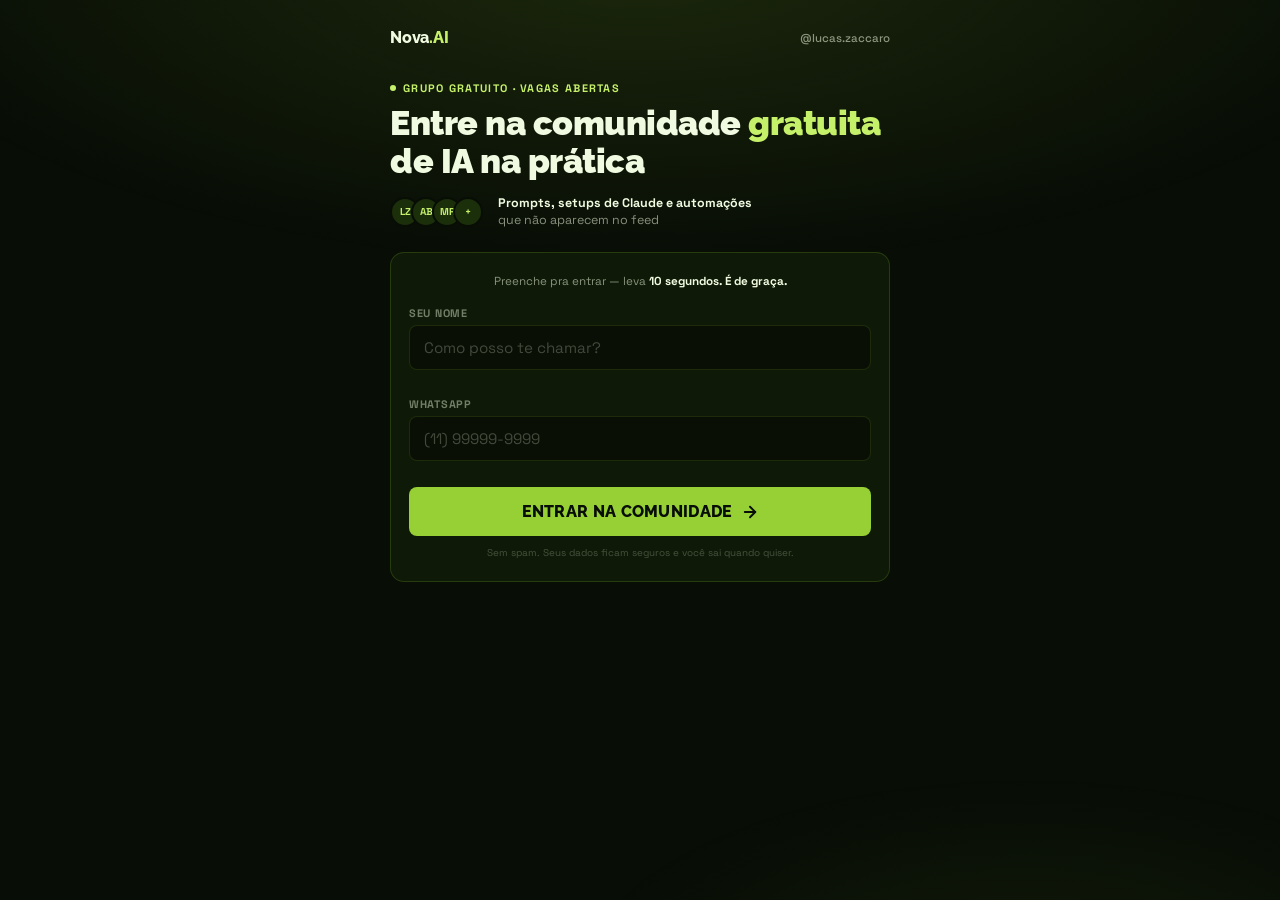
==== grupo/index.html @ 9b8885d5 "feat: página /grupo — funil multi-step captação WhatsApp" ====
<!DOCTYPE html>
<html lang="pt-BR">
<head>
  <meta charset="UTF-8">
  <meta name="viewport" content="width=device-width, initial-scale=1.0">
  <title>Comunidade Nova AI — Entre no Grupo</title>
  <meta name="description" content="Entre na comunidade gratuita de IA na prática. Prompts, tutoriais e automações que não vão para o feed.">
  <meta name="author" content="Lucas Zaccaro">

  <!-- OG -->
  <meta property="og:title" content="Comunidade Nova AI — Grupo WhatsApp Gratuito">
  <meta property="og:description" content="Conteúdo que não vai para o feed. Prompts prontos, setups de Claude e automações práticas.">
  <meta property="og:type" content="website">

  <link rel="preconnect" href="https://fonts.googleapis.com">
  <link rel="preconnect" href="https://fonts.gstatic.com" crossorigin>
  <link href="https://fonts.googleapis.com/css2?family=Raleway:wght@700;800;900&family=Space+Grotesk:wght@400;500;600;700&display=swap" rel="stylesheet">

  <style>
    /* ── RESET ── */
    *, *::before, *::after { box-sizing: border-box; margin: 0; padding: 0; }

    /* ── TOKENS ── */
    :root {
      --ink:    #080D06;
      --dg:     #1A2F0A;
      --green:  #96D034;
      --lime:   #C5F06A;
      --white:  #F0FAE0;
      --muted:  rgba(240,250,224,0.55);
      --border: rgba(149,208,52,0.18);
      --opt-bg: rgba(26,47,10,0.55);
    }

    /* ── BASE ── */
    html { scroll-behavior: smooth; }
    body {
      font-family: 'Space Grotesk', system-ui, sans-serif;
      background: var(--ink);
      color: var(--white);
      min-height: 100dvh;
      -webkit-font-smoothing: antialiased;
      overflow-x: hidden;
    }

    /* ── AMBIENT GLOW ── */
    body::before {
      content: '';
      position: fixed; inset: 0; z-index: 0;
      background:
        radial-gradient(ellipse 90% 50% at 50% -5%, rgba(149,208,52,0.14) 0%, transparent 70%),
        radial-gradient(ellipse 60% 40% at 80% 110%, rgba(149,208,52,0.07) 0%, transparent 60%);
      pointer-events: none;
    }

    /* ── FUNNEL WRAPPER ── */
    .funnel {
      position: relative; z-index: 1;
      min-height: 100dvh;
      display: flex;
      justify-content: center;
      padding: 0 16px 60px;
    }

    /* ── SCREENS ── */
    .screen {
      width: 100%; max-width: 500px;
      display: none;
    }
    .screen.active {
      display: block;
      animation: fadeUp 0.3s ease;
    }
    @keyframes fadeUp {
      from { opacity: 0; transform: translateY(14px); }
      to   { opacity: 1; transform: translateY(0); }
    }

    /* ── TOP BAR (q screens + ty) ── */
    .top-bar {
      display: flex; align-items: center; justify-content: space-between;
      padding: 24px 0 24px;
    }
    .logo-mark {
      font-family: 'Raleway', sans-serif; font-weight: 800;
      font-size: 1rem; color: var(--white); letter-spacing: -0.2px;
    }
    .logo-mark em { color: var(--lime); font-style: normal; }

    /* ── STEP BAR ── */
    .step-bar {
      display: flex; gap: 6px; flex: none;
    }
    .step-seg {
      width: 40px; height: 3px; border-radius: 2px;
      background: var(--border);
      transition: background 0.3s;
    }
    .step-seg.done   { background: var(--green); }
    .step-seg.active { background: var(--lime); }

    /* ════════════════════════════════
       TELA 1 — HERO + FORM
    ════════════════════════════════ */
    #s1 { padding-top: 28px; }

    .s1-toprow {
      display: flex; align-items: center; justify-content: space-between;
      margin-bottom: 28px;
    }
    .s1-handle {
      font-size: 0.72rem; color: var(--muted); font-weight: 500;
    }

    /* Illustration */
    .hero-illo {
      width: 100%;
      max-height: 270px;
      object-fit: cover;
      object-position: center top;
      border-radius: 16px;
      margin-bottom: 24px;
      display: block;
      filter: drop-shadow(0 0 32px rgba(149,208,52,0.22));
    }

    /* Live dot + label */
    .eyebrow {
      display: inline-flex; align-items: center; gap: 7px;
      font-size: 0.68rem; font-weight: 700; letter-spacing: 1.3px;
      color: var(--lime); text-transform: uppercase;
      margin-bottom: 10px;
    }
    .live-dot {
      width: 6px; height: 6px; border-radius: 50%;
      background: var(--lime);
      animation: blink 2s ease-in-out infinite;
    }
    @keyframes blink {
      0%,100% { opacity: 1; transform: scale(1); }
      50%      { opacity: 0.4; transform: scale(0.65); }
    }

    /* Headline */
    .s1-headline {
      font-family: 'Raleway', sans-serif;
      font-size: clamp(1.75rem, 6.5vw, 2.15rem);
      font-weight: 900; line-height: 1.1; letter-spacing: -0.5px;
      margin-bottom: 14px;
    }
    .s1-headline em { color: var(--lime); font-style: normal; }

    /* Social proof */
    .social-proof {
      display: flex; align-items: center; gap: 11px;
      margin-bottom: 24px;
    }
    .sp-avatars { display: flex; }
    .sp-av {
      width: 30px; height: 30px; border-radius: 50%;
      border: 2px solid var(--ink);
      background: var(--dg);
      font-size: 10px; font-weight: 800;
      display: flex; align-items: center; justify-content: center;
      color: var(--lime);
      margin-right: -9px; flex-shrink: 0;
    }
    .sp-av:last-child { margin-right: 0; }
    .sp-text {
      font-size: 0.78rem; color: var(--muted); line-height: 1.35; padding-left: 4px;
    }
    .sp-text strong { color: var(--white); }

    /* Form box */
    .form-box {
      background: rgba(26,47,10,0.4);
      border: 1px solid var(--border);
      border-radius: 14px;
      padding: 20px 18px;
    }
    .form-hint {
      font-size: 0.73rem; color: var(--muted);
      text-align: center; margin-bottom: 16px; line-height: 1.4;
    }
    .form-hint strong { color: var(--white); }

    .field { margin-bottom: 12px; }
    .field label {
      display: block;
      font-size: 0.68rem; font-weight: 700;
      color: rgba(240,250,224,0.45);
      margin-bottom: 5px; letter-spacing: 0.7px; text-transform: uppercase;
    }
    .field input {
      width: 100%; padding: 12px 14px;
      background: rgba(8,13,6,0.75);
      border: 1px solid rgba(149,208,52,0.15);
      border-radius: 8px;
      color: var(--white);
      font-size: 0.95rem;
      font-family: 'Space Grotesk', sans-serif;
      outline: none;
      transition: border-color 0.15s, box-shadow 0.15s;
      -webkit-appearance: none;
    }
    .field input::placeholder { color: rgba(240,250,224,0.25); }
    .field input:focus {
      border-color: var(--green);
      box-shadow: 0 0 0 3px rgba(149,208,52,0.1);
    }
    .field-error {
      font-size: 0.68rem; color: #ff7070;
      margin-top: 4px; min-height: 1em;
    }

    .btn-cta {
      width: 100%; padding: 15px 20px;
      background: var(--green); color: var(--ink);
      font-family: 'Raleway', sans-serif;
      font-size: 1rem; font-weight: 800;
      border: none; border-radius: 8px;
      cursor: pointer; letter-spacing: 0.3px;
      display: flex; align-items: center; justify-content: center; gap: 8px;
      transition: background 0.15s, transform 0.1s;
      margin-top: 4px;
    }
    .btn-cta:hover { background: var(--lime); }
    .btn-cta:active { transform: scale(0.99); }

    .form-privacy {
      font-size: 0.62rem; color: rgba(240,250,224,0.25);
      text-align: center; margin-top: 10px; line-height: 1.5;
    }

    /* ════════════════════════════════
       TELAS 2-4 — PERGUNTAS
    ════════════════════════════════ */
    .q-counter {
      font-size: 0.8rem; color: var(--muted); font-weight: 600;
      margin-bottom: 18px;
    }
    .q-counter strong { color: var(--lime); }

    .q-headline {
      font-family: 'Raleway', sans-serif;
      font-size: clamp(1.35rem, 5vw, 1.65rem);
      font-weight: 800; line-height: 1.2;
      letter-spacing: -0.3px;
      margin-bottom: 20px;
    }

    .q-options { display: flex; flex-direction: column; gap: 10px; }

    .q-option {
      display: flex; align-items: center; gap: 13px;
      padding: 13px 15px;
      background: var(--opt-bg);
      border: 1.5px solid rgba(149,208,52,0.15);
      border-radius: 10px;
      cursor: pointer;
      transition: border-color 0.15s, background 0.15s, transform 0.08s;
      user-select: none;
      -webkit-tap-highlight-color: transparent;
    }
    .q-option:hover {
      border-color: var(--green);
      background: rgba(26,63,10,0.75);
    }
    .q-option:active { transform: scale(0.99); }
    .q-option.selected {
      border-color: var(--lime);
      background: rgba(149,208,52,0.1);
    }

    .q-opt-icon {
      width: 38px; height: 38px; border-radius: 8px;
      background: rgba(149,208,52,0.08);
      display: flex; align-items: center; justify-content: center;
      flex-shrink: 0;
    }

    .q-opt-text {
      font-size: 0.88rem; font-weight: 700; color: var(--white); line-height: 1.3;
    }
    .q-opt-sub {
      font-size: 0.7rem; color: var(--muted); margin-top: 2px; line-height: 1.3;
    }

    /* ════════════════════════════════
       TELA 5 — ACESSO LIBERADO
    ════════════════════════════════ */
    #s5 { padding-top: 0; }

    .ty-wrap { text-align: center; padding: 10px 0 20px; }

    .ty-check-circle {
      width: 74px; height: 74px; border-radius: 50%;
      background: rgba(149,208,52,0.1);
      border: 2px solid var(--green);
      display: flex; align-items: center; justify-content: center;
      margin: 0 auto 18px;
      animation: popIn 0.45s cubic-bezier(0.175,0.885,0.32,1.275);
    }
    @keyframes popIn {
      from { transform: scale(0.4); opacity: 0; }
      to   { transform: scale(1);   opacity: 1; }
    }

    .ty-tag {
      display: inline-block;
      font-size: 0.65rem; font-weight: 800; letter-spacing: 1.8px;
      color: var(--lime); text-transform: uppercase;
      margin-bottom: 10px;
    }

    .ty-headline {
      font-family: 'Raleway', sans-serif;
      font-size: clamp(1.85rem, 7.5vw, 2.5rem);
      font-weight: 900; line-height: 1.08;
      letter-spacing: -0.6px; margin-bottom: 14px;
    }
    .ty-headline em { color: var(--lime); font-style: normal; }

    .ty-desc {
      font-size: 0.88rem; color: var(--muted); line-height: 1.65;
      margin-bottom: 24px; max-width: 400px; margin-left: auto; margin-right: auto;
    }

    /* What's inside */
    .ty-card {
      background: rgba(26,47,10,0.45);
      border: 1px solid var(--border);
      border-radius: 12px;
      padding: 16px 18px;
      margin-bottom: 24px;
      text-align: left;
    }
    .ty-card-title {
      font-size: 0.66rem; font-weight: 800; color: var(--lime);
      text-transform: uppercase; letter-spacing: 1.2px; margin-bottom: 12px;
    }
    .ty-item {
      display: flex; align-items: flex-start; gap: 9px;
      font-size: 0.85rem; color: var(--white);
      margin-bottom: 9px; line-height: 1.4;
    }
    .ty-item:last-child { margin-bottom: 0; }
    .ty-check-ico { color: var(--lime); font-size: 0.9rem; flex-shrink: 0; margin-top: 1px; }

    /* CTAs */
    .btn-wa {
      display: flex; align-items: center; justify-content: center; gap: 10px;
      width: 100%; padding: 16px 20px;
      background: #25D366; color: #fff;
      font-family: 'Raleway', sans-serif;
      font-size: 1rem; font-weight: 800; letter-spacing: 0.3px;
      border: none; border-radius: 8px;
      cursor: pointer; text-decoration: none;
      transition: background 0.15s, transform 0.1s;
      margin-bottom: 11px;
    }
    .btn-wa:hover { background: #1da851; }
    .btn-wa:active { transform: scale(0.99); }

    .btn-outline {
      display: flex; align-items: center; justify-content: center; gap: 8px;
      width: 100%; padding: 13px 20px;
      background: transparent; color: var(--muted);
      font-family: 'Space Grotesk', sans-serif;
      font-size: 0.85rem; font-weight: 600;
      border: 1.5px solid rgba(149,208,52,0.2);
      border-radius: 8px;
      cursor: pointer; text-decoration: none;
      transition: border-color 0.15s, color 0.15s;
    }
    .btn-outline:hover { border-color: var(--green); color: var(--white); }

    /* Claude badge */
    .claude-badge {
      display: flex; align-items: center; justify-content: center; gap: 8px;
      margin-top: 28px; padding-top: 20px;
      border-top: 1px solid var(--border);
    }
    .claude-badge img {
      width: 22px; height: 22px;
      object-fit: contain; border-radius: 4px; opacity: 0.6;
    }
    .claude-badge-txt {
      font-size: 0.65rem; color: rgba(240,250,224,0.28); font-weight: 500;
    }
  </style>
</head>
<body>
<div class="funnel">

  <!-- ══════════════════════════════════
       TELA 1 — HERO + FORM
  ══════════════════════════════════ -->
  <div class="screen active" id="s1">
    <div class="s1-toprow">
      <span class="logo-mark">Nova<em>.AI</em></span>
      <span class="s1-handle">@lucas.zaccaro</span>
    </div>

    <img
      class="hero-illo"
      src="../Elementos%20Visuais/modelo5.png"
      alt="Nova AI — IA na Prática"
      loading="eager"
      onerror="this.style.display='none'"
    >

    <div class="eyebrow">
      <span class="live-dot"></span>
      Grupo gratuito · Vagas abertas
    </div>

    <h1 class="s1-headline">
      Entre na comunidade <em>gratuita</em><br>de IA na prática
    </h1>

    <div class="social-proof">
      <div class="sp-avatars">
        <div class="sp-av">LZ</div>
        <div class="sp-av">AB</div>
        <div class="sp-av">MR</div>
        <div class="sp-av">+</div>
      </div>
      <div class="sp-text">
        <strong>Prompts, setups de Claude e automações</strong><br>
        que não aparecem no feed
      </div>
    </div>

    <div class="form-box">
      <p class="form-hint">Preenche pra entrar &mdash; leva <strong>10 segundos. &Eacute; de gra&ccedil;a.</strong></p>

      <div class="field">
        <label for="f-nome">Seu nome</label>
        <input
          type="text" id="f-nome"
          placeholder="Como posso te chamar?"
          autocomplete="given-name" autocorrect="off"
        >
        <p class="field-error" id="e-nome"></p>
      </div>

      <div class="field">
        <label for="f-wp">WhatsApp</label>
        <input
          type="tel" id="f-wp"
          placeholder="(11) 99999-9999"
          autocomplete="tel" inputmode="numeric"
        >
        <p class="field-error" id="e-wp"></p>
      </div>

      <button class="btn-cta" id="btn-s1" onclick="submitS1()">
        ENTRAR NA COMUNIDADE
        <svg width="18" height="18" viewBox="0 0 24 24" fill="none" stroke="currentColor" stroke-width="2.5" stroke-linecap="round" stroke-linejoin="round">
          <line x1="5" y1="12" x2="19" y2="12"/>
          <polyline points="12 5 19 12 12 19"/>
        </svg>
      </button>

      <p class="form-privacy">Sem spam. Seus dados ficam seguros e voc&ecirc; sai quando quiser.</p>
    </div>
  </div>

  <!-- ══════════════════════════════════
       TELA 2 — PERGUNTA 1
  ══════════════════════════════════ -->
  <div class="screen" id="s2">
    <div class="top-bar">
      <span class="logo-mark">Nova<em>.AI</em></span>
      <div class="step-bar">
        <div class="step-seg active"></div>
        <div class="step-seg"></div>
        <div class="step-seg"></div>
      </div>
    </div>

    <p class="q-counter"><strong>3 toques</strong> e o acesso &eacute; seu</p>
    <h2 class="q-headline">Como voc&ecirc; usa IA hoje?</h2>

    <div class="q-options">
      <div class="q-option" onclick="selectQ(1,'Nunca usei de verdade')">
        <div class="q-opt-icon">
          <svg width="20" height="20" viewBox="0 0 24 24" fill="none" stroke="#96D034" stroke-width="2" stroke-linecap="round" stroke-linejoin="round"><circle cx="12" cy="12" r="10"/><line x1="12" y1="8" x2="12" y2="12"/><line x1="12" y1="16" x2="12.01" y2="16"/></svg>
        </div>
        <div>
          <div class="q-opt-text">Nunca usei de verdade</div>
          <div class="q-opt-sub">Tenho curiosidade mas ainda n&atilde;o comecei</div>
        </div>
      </div>
      <div class="q-option" onclick="selectQ(1,'Uso às vezes, no básico')">
        <div class="q-opt-icon">
          <svg width="20" height="20" viewBox="0 0 24 24" fill="none" stroke="#96D034" stroke-width="2" stroke-linecap="round" stroke-linejoin="round"><path d="M12 20h9"/><path d="M16.5 3.5a2.121 2.121 0 0 1 3 3L7 19l-4 1 1-4L16.5 3.5z"/></svg>
        </div>
        <div>
          <div class="q-opt-text">Uso &agrave;s vezes, no b&aacute;sico</div>
          <div class="q-opt-sub">Pergunto coisas simples, redijo textos</div>
        </div>
      </div>
      <div class="q-option" onclick="selectQ(1,'Uso todo dia, quero avançar')">
        <div class="q-opt-icon">
          <svg width="20" height="20" viewBox="0 0 24 24" fill="none" stroke="#96D034" stroke-width="2" stroke-linecap="round" stroke-linejoin="round"><polygon points="13 2 3 14 12 14 11 22 21 10 12 10 13 2"/></svg>
        </div>
        <div>
          <div class="q-opt-text">Uso todo dia, quero avan&ccedil;ar</div>
          <div class="q-opt-sub">J&aacute; &eacute; rotina, mas quero ir mais fundo</div>
        </div>
      </div>
      <div class="q-option" onclick="selectQ(1,'Já crio automações e fluxos')">
        <div class="q-opt-icon">
          <svg width="20" height="20" viewBox="0 0 24 24" fill="none" stroke="#96D034" stroke-width="2" stroke-linecap="round" stroke-linejoin="round"><polyline points="22 12 18 12 15 21 9 3 6 12 2 12"/></svg>
        </div>
        <div>
          <div class="q-opt-text">J&aacute; crio automa&ccedil;&otilde;es e fluxos</div>
          <div class="q-opt-sub">Agentes, APIs, Claude Projects...</div>
        </div>
      </div>
    </div>
  </div>

  <!-- ══════════════════════════════════
       TELA 3 — PERGUNTA 2
  ══════════════════════════════════ -->
  <div class="screen" id="s3">
    <div class="top-bar">
      <span class="logo-mark">Nova<em>.AI</em></span>
      <div class="step-bar">
        <div class="step-seg done"></div>
        <div class="step-seg active"></div>
        <div class="step-seg"></div>
      </div>
    </div>

    <p class="q-counter"><strong>2 toques</strong> e o acesso &eacute; seu</p>
    <h2 class="q-headline">O que voc&ecirc; quer fazer com IA?</h2>

    <div class="q-options">
      <div class="q-option" onclick="selectQ(2,'Economizar tempo no trabalho')">
        <div class="q-opt-icon">
          <svg width="20" height="20" viewBox="0 0 24 24" fill="none" stroke="#96D034" stroke-width="2" stroke-linecap="round" stroke-linejoin="round"><circle cx="12" cy="12" r="10"/><polyline points="12 6 12 12 16 14"/></svg>
        </div>
        <div>
          <div class="q-opt-text">Economizar tempo no trabalho</div>
          <div class="q-opt-sub">Relat&oacute;rios, e-mails, an&aacute;lises mais r&aacute;pido</div>
        </div>
      </div>
      <div class="q-option" onclick="selectQ(2,'Criar ferramentas e sites')">
        <div class="q-opt-icon">
          <svg width="20" height="20" viewBox="0 0 24 24" fill="none" stroke="#96D034" stroke-width="2" stroke-linecap="round" stroke-linejoin="round"><polyline points="16 18 22 12 16 6"/><polyline points="8 6 2 12 8 18"/></svg>
        </div>
        <div>
          <div class="q-opt-text">Criar ferramentas e sites</div>
          <div class="q-opt-sub">Sem precisar ser programador</div>
        </div>
      </div>
      <div class="q-option" onclick="selectQ(2,'Crescer nas redes sociais')">
        <div class="q-opt-icon">
          <svg width="20" height="20" viewBox="0 0 24 24" fill="none" stroke="#96D034" stroke-width="2" stroke-linecap="round" stroke-linejoin="round"><path d="M18 20V10"/><path d="M12 20V4"/><path d="M6 20v-6"/></svg>
        </div>
        <div>
          <div class="q-opt-text">Crescer nas redes sociais</div>
          <div class="q-opt-sub">Conte&uacute;do, roteiros, carross&eacute;is com IA</div>
        </div>
      </div>
      <div class="q-option" onclick="selectQ(2,'Empreender ou lançar produtos')">
        <div class="q-opt-icon">
          <svg width="20" height="20" viewBox="0 0 24 24" fill="none" stroke="#96D034" stroke-width="2" stroke-linecap="round" stroke-linejoin="round"><path d="M12 2L2 7l10 5 10-5-10-5z"/><path d="M2 17l10 5 10-5"/><path d="M2 12l10 5 10-5"/></svg>
        </div>
        <div>
          <div class="q-opt-text">Empreender ou lan&ccedil;ar produtos</div>
          <div class="q-opt-sub">Usar IA pra validar, criar e vender</div>
        </div>
      </div>
    </div>
  </div>

  <!-- ══════════════════════════════════
       TELA 4 — PERGUNTA 3
  ══════════════════════════════════ -->
  <div class="screen" id="s4">
    <div class="top-bar">
      <span class="logo-mark">Nova<em>.AI</em></span>
      <div class="step-bar">
        <div class="step-seg done"></div>
        <div class="step-seg done"></div>
        <div class="step-seg active"></div>
      </div>
    </div>

    <p class="q-counter"><strong>1 toque</strong> e o acesso &eacute; seu</p>
    <h2 class="q-headline">Qual &eacute; o seu perfil?</h2>

    <div class="q-options">
      <div class="q-option" onclick="selectQ(3,'Profissional de escritório')">
        <div class="q-opt-icon">
          <svg width="20" height="20" viewBox="0 0 24 24" fill="none" stroke="#96D034" stroke-width="2" stroke-linecap="round" stroke-linejoin="round"><rect x="2" y="3" width="20" height="14" rx="2"/><line x1="8" y1="21" x2="16" y2="21"/><line x1="12" y1="17" x2="12" y2="21"/></svg>
        </div>
        <div>
          <div class="q-opt-text">Profissional de escrit&oacute;rio</div>
          <div class="q-opt-sub">Empresa, gest&atilde;o, finan&ccedil;as, RH, marketing...</div>
        </div>
      </div>
      <div class="q-option" onclick="selectQ(3,'Empreendedor ou freelancer')">
        <div class="q-opt-icon">
          <svg width="20" height="20" viewBox="0 0 24 24" fill="none" stroke="#96D034" stroke-width="2" stroke-linecap="round" stroke-linejoin="round"><path d="M20.59 13.41l-7.17 7.17a2 2 0 0 1-2.83 0L2 12V2h10l8.59 8.59a2 2 0 0 1 0 2.82z"/><line x1="7" y1="7" x2="7.01" y2="7"/></svg>
        </div>
        <div>
          <div class="q-opt-text">Empreendedor ou freelancer</div>
          <div class="q-opt-sub">Neg&oacute;cio pr&oacute;prio, consultoria, projetos</div>
        </div>
      </div>
      <div class="q-option" onclick="selectQ(3,'Criador de conteúdo')">
        <div class="q-opt-icon">
          <svg width="20" height="20" viewBox="0 0 24 24" fill="none" stroke="#96D034" stroke-width="2" stroke-linecap="round" stroke-linejoin="round"><path d="M15 10l4.553-2.069A1 1 0 0 1 21 8.845v6.309a1 1 0 0 1-1.447.894L15 14M3 8a2 2 0 0 1 2-2h10a2 2 0 0 1 2 2v8a2 2 0 0 1-2 2H5a2 2 0 0 1-2-2V8z"/></svg>
        </div>
        <div>
          <div class="q-opt-text">Criador de conte&uacute;do</div>
          <div class="q-opt-sub">Instagram, TikTok, YouTube, podcasts</div>
        </div>
      </div>
      <div class="q-option" onclick="selectQ(3,'Estudante ou em transição')">
        <div class="q-opt-icon">
          <svg width="20" height="20" viewBox="0 0 24 24" fill="none" stroke="#96D034" stroke-width="2" stroke-linecap="round" stroke-linejoin="round"><path d="M22 10v6M2 10l10-5 10 5-10 5z"/><path d="M6 12v5c3 3 9 3 12 0v-5"/></svg>
        </div>
        <div>
          <div class="q-opt-text">Estudante ou em transi&ccedil;&atilde;o</div>
          <div class="q-opt-sub">Aprendendo, mudando de &aacute;rea</div>
        </div>
      </div>
    </div>
  </div>

  <!-- ══════════════════════════════════
       TELA 5 — ACESSO LIBERADO
  ══════════════════════════════════ -->
  <div class="screen" id="s5">
    <div class="top-bar">
      <span class="logo-mark">Nova<em>.AI</em></span>
    </div>

    <div class="ty-wrap">
      <div class="ty-check-circle">
        <svg width="32" height="32" viewBox="0 0 24 24" fill="none" stroke="#96D034" stroke-width="2.5" stroke-linecap="round" stroke-linejoin="round">
          <polyline points="20 6 9 17 4 12"/>
        </svg>
      </div>

      <div class="ty-tag">&#10003; Acesso liberado</div>

      <h2 class="ty-headline">
        Bem-vindo &agrave;<br>comunidade <em>Nova AI</em>
      </h2>

      <p class="ty-desc">
        O grupo tem conte&uacute;do que n&atilde;o vai para o feed: prompts prontos, setups de Claude e tutoriais pr&aacute;ticos. Clica no bot&atilde;o e j&aacute; entra.
      </p>

      <div class="ty-card">
        <div class="ty-card-title">O que te espera no grupo</div>
        <div class="ty-item">
          <span class="ty-check-ico">&#10003;</span>
          Prompts prontos pra usar no Claude hoje
        </div>
        <div class="ty-item">
          <span class="ty-check-ico">&#10003;</span>
          Ferramentas e automa&ccedil;&otilde;es criadas sem programar
        </div>
        <div class="ty-item">
          <span class="ty-check-ico">&#10003;</span>
          Tutoriais exclusivos antes de irem pro feed
        </div>
        <div class="ty-item">
          <span class="ty-check-ico">&#10003;</span>
          Comunidade ativa de pessoas aprendendo IA na pr&aacute;tica
        </div>
      </div>

      <a
        class="btn-wa"
        href="https://chat.whatsapp.com/F5000nSwSezL2sIER5dEtN?s=cl&amp;p=i&amp;mlu=3"
        target="_blank" rel="noopener noreferrer"
      >
        <svg width="22" height="22" viewBox="0 0 24 24" fill="white">
          <path d="M17.472 14.382c-.297-.149-1.758-.867-2.03-.967-.273-.099-.471-.148-.67.15-.197.297-.767.966-.94 1.164-.173.199-.347.223-.644.075-.297-.15-1.255-.463-2.39-1.475-.883-.788-1.48-1.761-1.653-2.059-.173-.297-.018-.458.13-.606.134-.133.298-.347.446-.52.149-.174.198-.298.298-.497.099-.198.05-.371-.025-.52-.075-.149-.669-1.612-.916-2.207-.242-.579-.487-.5-.669-.51-.173-.008-.371-.01-.57-.01-.198 0-.52.074-.792.372-.272.297-1.04 1.016-1.04 2.479 0 1.462 1.039 2.878 1.188 3.077.15.198 2.042 3.116 4.95 4.378.692.302 1.233.482 1.655.618.697.221 1.33.19 1.83.115.558-.083 1.758-.718 2.006-1.412.247-.695.247-1.29.172-1.412-.074-.121-.272-.196-.57-.345zM12.067.012c-6.626 0-12 5.373-12 12 0 2.112.548 4.17 1.594 5.98L0 24l6.19-1.625c1.763.96 3.746 1.465 5.763 1.467h.005c6.623 0 12-5.373 12-12 0-3.2-1.244-6.208-3.504-8.469C18.19 1.256 15.185.012 12.067.012z"/>
        </svg>
        ENTRAR NO GRUPO DO WHATSAPP
      </a>

      <a class="btn-outline" href="https://revolucao.school" target="_blank" rel="noopener noreferrer">
        <svg width="16" height="16" viewBox="0 0 24 24" fill="none" stroke="currentColor" stroke-width="2" stroke-linecap="round" stroke-linejoin="round"><path d="M4 19.5A2.5 2.5 0 0 1 6.5 17H20"/><path d="M6.5 2H20v20H6.5A2.5 2.5 0 0 1 4 19.5v-15A2.5 2.5 0 0 1 6.5 2z"/></svg>
        Acessar o Start.ai gratuitamente
      </a>

      <div class="claude-badge">
        <img
          src="../Elementos%20Visuais/claudecode.webp"
          alt="Claude"
          onerror="this.style.display='none'"
        >
        <span class="claude-badge-txt">Powered by Claude &middot; Criado com IA, do jeito Nova AI</span>
      </div>
    </div>
  </div>

</div>

<script>
  /* ── CONFIG ── */
  const SUPABASE_URL = 'https://iwdvhgqnlgxfqsqsfhmz.supabase.co';
  const SUPABASE_KEY = 'sb_publishable_tfU8VvGwJOFoi-oi-tKmgw_Gk_4cE2M';

  /* ── LEAD DATA ── */
  const lead = { nome: '', whatsapp: '', q1: '', q2: '', q3: '' };

  /* ── SCREEN ── */
  function showScreen(id) {
    document.querySelectorAll('.screen').forEach(s => s.classList.remove('active'));
    const el = document.getElementById(id);
    el.classList.add('active');
    window.scrollTo({ top: 0, behavior: 'smooth' });
  }

  /* ── PHONE FORMAT ── */
  const wpInput = document.getElementById('f-wp');
  wpInput.addEventListener('input', function() {
    const d = this.value.replace(/\D/g, '');
    let fmt = d;
    if (d.length > 2 && d.length <= 7)  fmt = '(' + d.slice(0,2) + ') ' + d.slice(2);
    if (d.length > 7 && d.length <= 11) fmt = '(' + d.slice(0,2) + ') ' + d.slice(2,7) + '-' + d.slice(7);
    if (d.length > 11) fmt = '(' + d.slice(0,2) + ') ' + d.slice(2,7) + '-' + d.slice(7,11);
    this.value = fmt;
  });

  /* ── TELA 1 SUBMIT ── */
  function submitS1() {
    const nome = document.getElementById('f-nome').value.trim();
    const wp   = document.getElementById('f-wp').value.trim();
    let ok = true;

    document.getElementById('e-nome').textContent = '';
    document.getElementById('e-wp').textContent   = '';

    if (nome.length < 2) {
      document.getElementById('e-nome').textContent = 'Por favor, insira seu nome.';
      ok = false;
    }
    const digits = wp.replace(/\D/g, '');
    if (digits.length < 10) {
      document.getElementById('e-wp').textContent = 'Por favor, insira um WhatsApp válido.';
      ok = false;
    }

    if (!ok) return;

    lead.nome     = nome;
    lead.whatsapp = digits;

    showScreen('s2');
  }

  /* ── QUESTION SELECT ── */
  function selectQ(q, answer) {
    lead['q' + q] = answer;

    /* Visual highlight */
    event.currentTarget.classList.add('selected');

    setTimeout(function() {
      if (q === 1) showScreen('s3');
      else if (q === 2) showScreen('s4');
      else {
        saveLead();
        showScreen('s5');
      }
    }, 180);
  }

  /* ── SAVE TO SUPABASE ── */
  async function saveLead() {
    try {
      await fetch(SUPABASE_URL + '/rest/v1/leads_whatsapp', {
        method: 'POST',
        headers: {
          'Content-Type': 'application/json',
          'apikey': SUPABASE_KEY,
          'Authorization': 'Bearer ' + SUPABASE_KEY,
          'Prefer': 'return=minimal'
        },
        body: JSON.stringify({
          nome:     lead.nome,
          whatsapp: lead.whatsapp,
          uso_ia:   lead.q1,
          objetivo: lead.q2,
          perfil:   lead.q3,
          source:   'grupo-whatsapp'
        })
      });
    } catch(e) {
      console.warn('Supabase:', e.message);
      // Fail silently — WhatsApp CTA ainda funciona
    }
  }

  /* ── ENTER KEY ── */
  document.getElementById('f-nome').addEventListener('keydown', function(e) {
    if (e.key === 'Enter') document.getElementById('f-wp').focus();
  });
  document.getElementById('f-wp').addEventListener('keydown', function(e) {
    if (e.key === 'Enter') submitS1();
  });
</script>
</body>
</html>
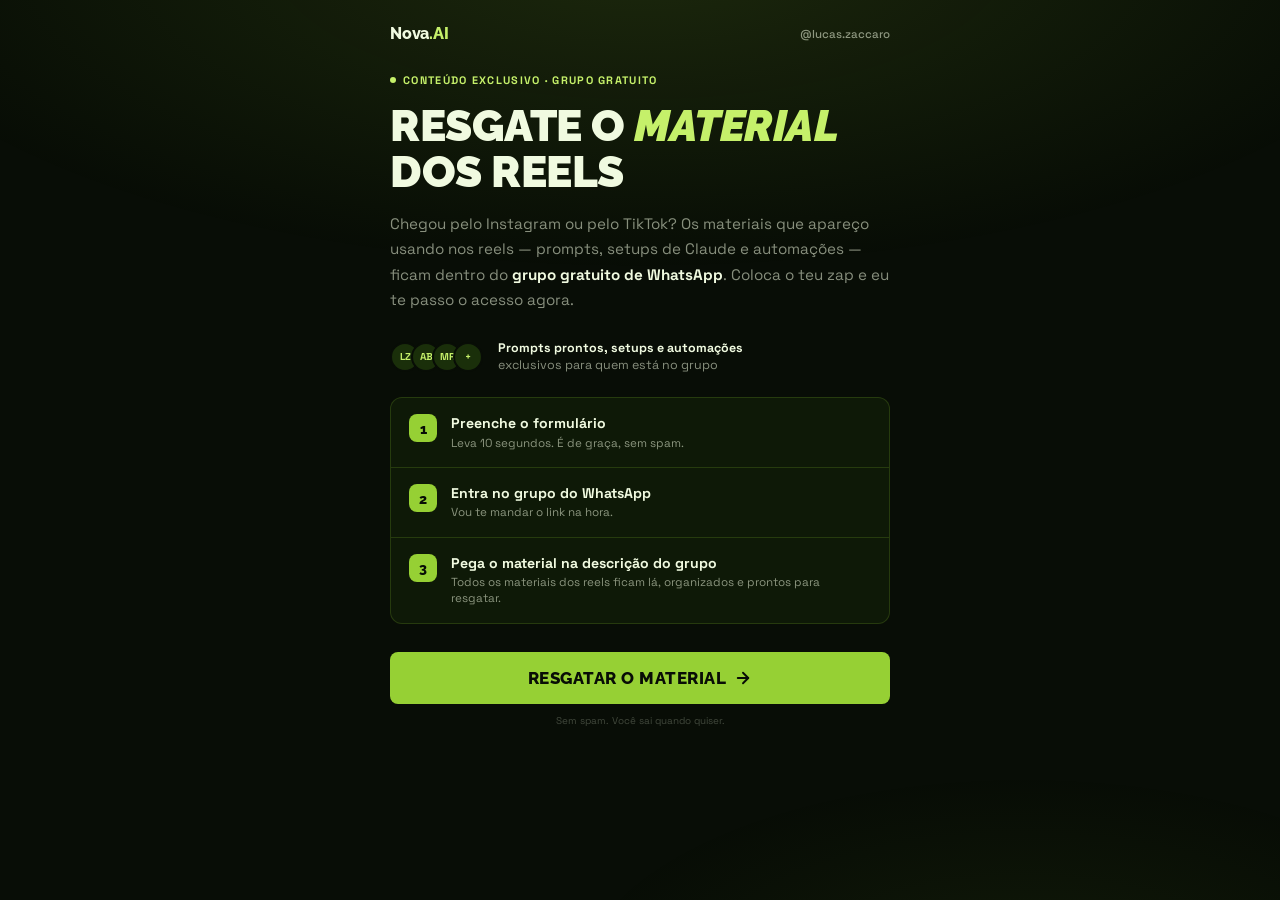
==== commit b991e156: "feat(grupo): redesign funnel — hero landing + glitch font + fix s5" ====
--- a/grupo/index.html
+++ b/grupo/index.html
@@ -3,18 +3,17 @@
 <head>
   <meta charset="UTF-8">
   <meta name="viewport" content="width=device-width, initial-scale=1.0">
-  <title>Comunidade Nova AI — Entre no Grupo</title>
-  <meta name="description" content="Entre na comunidade gratuita de IA na prática. Prompts, tutoriais e automações que não vão para o feed.">
+  <title>Resgate o Material — Nova AI</title>
+  <meta name="description" content="O material que apareceu no reel fica dentro do grupo gratuito. Coloca o seu zap e eu te passo o link agora.">
   <meta name="author" content="Lucas Zaccaro">
 
-  <!-- OG -->
-  <meta property="og:title" content="Comunidade Nova AI — Grupo WhatsApp Gratuito">
-  <meta property="og:description" content="Conteúdo que não vai para o feed. Prompts prontos, setups de Claude e automações práticas.">
+  <meta property="og:title" content="Resgate o Material — Nova AI">
+  <meta property="og:description" content="Os materiais que aparecem nos reels ficam dentro do grupo gratuito de WhatsApp.">
   <meta property="og:type" content="website">
 
   <link rel="preconnect" href="https://fonts.googleapis.com">
   <link rel="preconnect" href="https://fonts.gstatic.com" crossorigin>
-  <link href="https://fonts.googleapis.com/css2?family=Raleway:wght@700;800;900&family=Space+Grotesk:wght@400;500;600;700&display=swap" rel="stylesheet">
+  <link href="https://fonts.googleapis.com/css2?family=Raleway:ital,wght@0,700;0,800;0,900;1,800;1,900&family=Space+Grotesk:wght@400;500;600;700&display=swap" rel="stylesheet">
 
   <style>
     /* ── RESET ── */
@@ -32,7 +31,6 @@
       --opt-bg: rgba(26,47,10,0.55);
     }
 
-    /* ── BASE ── */
     html { scroll-behavior: smooth; }
     body {
       font-family: 'Space Grotesk', system-ui, sans-serif;
@@ -53,7 +51,7 @@
       pointer-events: none;
     }
 
-    /* ── FUNNEL WRAPPER ── */
+    /* ── FUNNEL ── */
     .funnel {
       position: relative; z-index: 1;
       min-height: 100dvh;
@@ -76,23 +74,22 @@
       to   { opacity: 1; transform: translateY(0); }
     }
 
-    /* ── TOP BAR (q screens + ty) ── */
+    /* ── TOP BAR ── */
     .top-bar {
       display: flex; align-items: center; justify-content: space-between;
-      padding: 24px 0 24px;
+      padding: 24px 0;
     }
     .logo-mark {
       font-family: 'Raleway', sans-serif; font-weight: 800;
       font-size: 1rem; color: var(--white); letter-spacing: -0.2px;
     }
     .logo-mark em { color: var(--lime); font-style: normal; }
+    .s1-handle { font-size: 0.72rem; color: var(--muted); font-weight: 500; }
 
     /* ── STEP BAR ── */
-    .step-bar {
-      display: flex; gap: 6px; flex: none;
-    }
+    .step-bar { display: flex; gap: 6px; flex: none; }
     .step-seg {
-      width: 40px; height: 3px; border-radius: 2px;
+      width: 36px; height: 3px; border-radius: 2px;
       background: var(--border);
       transition: background 0.3s;
     }
@@ -100,36 +97,54 @@
     .step-seg.active { background: var(--lime); }
 
     /* ════════════════════════════════
-       TELA 1 — HERO + FORM
+       EFEITO GLITCH
     ════════════════════════════════ */
-    #s1 { padding-top: 28px; }
-
-    .s1-toprow {
-      display: flex; align-items: center; justify-content: space-between;
-      margin-bottom: 28px;
-    }
-    .s1-handle {
-      font-size: 0.72rem; color: var(--muted); font-weight: 500;
-    }
-
-    /* Illustration */
-    .hero-illo {
-      width: 100%;
-      max-height: 270px;
-      object-fit: cover;
-      object-position: center top;
-      border-radius: 16px;
-      margin-bottom: 24px;
-      display: block;
-      filter: drop-shadow(0 0 32px rgba(149,208,52,0.22));
-    }
-
-    /* Live dot + label */
+    .glitch-word {
+      font-style: italic;
+      color: var(--lime);
+      display: inline-block;
+      position: relative;
+      animation: glitch-pulse 6s ease-in-out infinite;
+    }
+    @keyframes glitch-pulse {
+      0%, 80%, 100% {
+        text-shadow: none;
+        transform: skewX(0);
+      }
+      82% {
+        text-shadow: -3px 0 rgba(197,240,106,0.6), 3px 0 rgba(149,208,52,0.4);
+        transform: skewX(-4deg);
+      }
+      83% {
+        text-shadow: 4px 0 rgba(149,208,52,0.8), -4px 0 rgba(197,240,106,0.5);
+        transform: skewX(3deg);
+        clip-path: inset(20% 0 40% 0);
+      }
+      84% {
+        text-shadow: -2px 0 var(--lime), 2px 0 var(--green);
+        transform: skewX(0);
+        clip-path: inset(0);
+      }
+      85% {
+        text-shadow: 3px 0 rgba(197,240,106,0.4);
+        transform: skewX(-1deg);
+      }
+      87% {
+        text-shadow: none;
+        transform: skewX(0);
+      }
+    }
+
+    /* ════════════════════════════════
+       TELA 0 — HERO / LANDING
+    ════════════════════════════════ */
+    #s0 { padding-top: 0; }
+
     .eyebrow {
       display: inline-flex; align-items: center; gap: 7px;
       font-size: 0.68rem; font-weight: 700; letter-spacing: 1.3px;
       color: var(--lime); text-transform: uppercase;
-      margin-bottom: 10px;
+      margin-bottom: 16px;
     }
     .live-dot {
       width: 6px; height: 6px; border-radius: 50%;
@@ -141,14 +156,70 @@
       50%      { opacity: 0.4; transform: scale(0.65); }
     }
 
-    /* Headline */
-    .s1-headline {
+    .hero-headline {
       font-family: 'Raleway', sans-serif;
-      font-size: clamp(1.75rem, 6.5vw, 2.15rem);
-      font-weight: 900; line-height: 1.1; letter-spacing: -0.5px;
-      margin-bottom: 14px;
-    }
-    .s1-headline em { color: var(--lime); font-style: normal; }
+      font-size: clamp(2rem, 8vw, 2.75rem);
+      font-weight: 900; line-height: 1.05; letter-spacing: -0.5px;
+      margin-bottom: 16px;
+      text-transform: uppercase;
+    }
+
+    .hero-desc {
+      font-size: 0.95rem; color: var(--muted); line-height: 1.65;
+      margin-bottom: 28px;
+    }
+    .hero-desc strong { color: var(--white); }
+
+    /* Steps */
+    .steps {
+      display: flex; flex-direction: column; gap: 0;
+      margin-bottom: 28px;
+    }
+    .step-item {
+      display: flex; align-items: flex-start; gap: 14px;
+      padding: 16px 18px;
+      background: rgba(26,47,10,0.4);
+      border: 1px solid var(--border);
+      border-radius: 0;
+    }
+    .step-item:first-child { border-radius: 12px 12px 0 0; }
+    .step-item + .step-item { border-top: none; border-radius: 0; }
+    .step-item:last-child { border-radius: 0 0 12px 12px; }
+
+    .step-num {
+      width: 28px; height: 28px; border-radius: 8px;
+      background: var(--green);
+      font-family: 'Raleway', sans-serif;
+      font-size: 0.9rem; font-weight: 800; color: var(--ink);
+      display: flex; align-items: center; justify-content: center;
+      flex-shrink: 0;
+    }
+    .step-body { flex: 1; }
+    .step-title {
+      font-size: 0.88rem; font-weight: 700; color: var(--white);
+      margin-bottom: 2px; line-height: 1.3;
+    }
+    .step-sub {
+      font-size: 0.73rem; color: var(--muted); line-height: 1.4;
+    }
+
+    .btn-primary {
+      width: 100%; padding: 16px 20px;
+      background: var(--green); color: var(--ink);
+      font-family: 'Raleway', sans-serif;
+      font-size: 1.05rem; font-weight: 800; letter-spacing: 0.5px;
+      border: none; border-radius: 8px;
+      cursor: pointer; text-decoration: none;
+      display: flex; align-items: center; justify-content: center; gap: 8px;
+      transition: background 0.15s, transform 0.1s;
+    }
+    .btn-primary:hover { background: var(--lime); }
+    .btn-primary:active { transform: scale(0.99); }
+
+    .hero-privacy {
+      font-size: 0.62rem; color: rgba(240,250,224,0.25);
+      text-align: center; margin-top: 10px; line-height: 1.5;
+    }
 
     /* Social proof */
     .social-proof {
@@ -171,18 +242,24 @@
     }
     .sp-text strong { color: var(--white); }
 
-    /* Form box */
+    /* ════════════════════════════════
+       TELA 1 — FORM
+    ════════════════════════════════ */
     .form-box {
       background: rgba(26,47,10,0.4);
       border: 1px solid var(--border);
       border-radius: 14px;
-      padding: 20px 18px;
-    }
-    .form-hint {
-      font-size: 0.73rem; color: var(--muted);
-      text-align: center; margin-bottom: 16px; line-height: 1.4;
-    }
-    .form-hint strong { color: var(--white); }
+      padding: 22px 18px;
+    }
+    .form-title {
+      font-family: 'Raleway', sans-serif;
+      font-size: 1.05rem; font-weight: 800;
+      margin-bottom: 4px;
+    }
+    .form-sub {
+      font-size: 0.76rem; color: var(--muted);
+      margin-bottom: 18px; line-height: 1.4;
+    }
 
     .field { margin-bottom: 12px; }
     .field label {
@@ -208,10 +285,7 @@
       border-color: var(--green);
       box-shadow: 0 0 0 3px rgba(149,208,52,0.1);
     }
-    .field-error {
-      font-size: 0.68rem; color: #ff7070;
-      margin-top: 4px; min-height: 1em;
-    }
+    .field-error { font-size: 0.68rem; color: #ff7070; margin-top: 4px; min-height: 1em; }
 
     .btn-cta {
       width: 100%; padding: 15px 20px;
@@ -278,27 +352,22 @@
       display: flex; align-items: center; justify-content: center;
       flex-shrink: 0;
     }
-
-    .q-opt-text {
-      font-size: 0.88rem; font-weight: 700; color: var(--white); line-height: 1.3;
-    }
-    .q-opt-sub {
-      font-size: 0.7rem; color: var(--muted); margin-top: 2px; line-height: 1.3;
-    }
+    .q-opt-text { font-size: 0.88rem; font-weight: 700; color: var(--white); line-height: 1.3; }
+    .q-opt-sub  { font-size: 0.7rem; color: var(--muted); margin-top: 2px; line-height: 1.3; }
 
     /* ════════════════════════════════
-       TELA 5 — ACESSO LIBERADO
+       TELA 5 — TÁ LIBERADO
     ════════════════════════════════ */
     #s5 { padding-top: 0; }
 
     .ty-wrap { text-align: center; padding: 10px 0 20px; }
 
     .ty-check-circle {
-      width: 74px; height: 74px; border-radius: 50%;
+      width: 68px; height: 68px; border-radius: 50%;
       background: rgba(149,208,52,0.1);
       border: 2px solid var(--green);
       display: flex; align-items: center; justify-content: center;
-      margin: 0 auto 18px;
+      margin: 0 auto 20px;
       animation: popIn 0.45s cubic-bezier(0.175,0.885,0.32,1.275);
     }
     @keyframes popIn {
@@ -306,85 +375,65 @@
       to   { transform: scale(1);   opacity: 1; }
     }
 
-    .ty-tag {
-      display: inline-block;
-      font-size: 0.65rem; font-weight: 800; letter-spacing: 1.8px;
-      color: var(--lime); text-transform: uppercase;
-      margin-bottom: 10px;
-    }
-
     .ty-headline {
       font-family: 'Raleway', sans-serif;
-      font-size: clamp(1.85rem, 7.5vw, 2.5rem);
-      font-weight: 900; line-height: 1.08;
-      letter-spacing: -0.6px; margin-bottom: 14px;
-    }
-    .ty-headline em { color: var(--lime); font-style: normal; }
+      font-size: clamp(2.2rem, 9vw, 3rem);
+      font-weight: 900; line-height: 1.05;
+      letter-spacing: -0.5px;
+      text-transform: uppercase;
+      margin-bottom: 16px;
+    }
 
     .ty-desc {
-      font-size: 0.88rem; color: var(--muted); line-height: 1.65;
-      margin-bottom: 24px; max-width: 400px; margin-left: auto; margin-right: auto;
-    }
-
-    /* What's inside */
-    .ty-card {
-      background: rgba(26,47,10,0.45);
+      font-size: 0.9rem; color: var(--muted); line-height: 1.65;
+      margin-bottom: 28px; max-width: 380px; margin-left: auto; margin-right: auto;
+    }
+    .ty-desc strong { color: var(--white); }
+
+    /* Steps no liberado */
+    .ty-steps {
+      display: flex; flex-direction: column; gap: 0;
+      margin-bottom: 28px; text-align: left;
+    }
+    .ty-step {
+      display: flex; align-items: flex-start; gap: 14px;
+      padding: 16px 18px;
+      background: rgba(26,47,10,0.4);
       border: 1px solid var(--border);
-      border-radius: 12px;
-      padding: 16px 18px;
-      margin-bottom: 24px;
-      text-align: left;
-    }
-    .ty-card-title {
-      font-size: 0.66rem; font-weight: 800; color: var(--lime);
-      text-transform: uppercase; letter-spacing: 1.2px; margin-bottom: 12px;
-    }
-    .ty-item {
-      display: flex; align-items: flex-start; gap: 9px;
-      font-size: 0.85rem; color: var(--white);
-      margin-bottom: 9px; line-height: 1.4;
-    }
-    .ty-item:last-child { margin-bottom: 0; }
-    .ty-check-ico { color: var(--lime); font-size: 0.9rem; flex-shrink: 0; margin-top: 1px; }
-
-    /* CTAs */
+    }
+    .ty-step:first-child { border-radius: 12px 12px 0 0; }
+    .ty-step + .ty-step { border-top: none; }
+    .ty-step:last-child { border-radius: 0 0 12px 12px; }
+    .ty-step-num {
+      width: 28px; height: 28px; border-radius: 8px;
+      background: var(--green);
+      font-family: 'Raleway', sans-serif;
+      font-size: 0.9rem; font-weight: 800; color: var(--ink);
+      display: flex; align-items: center; justify-content: center;
+      flex-shrink: 0;
+    }
+    .ty-step-body { flex: 1; }
+    .ty-step-title { font-size: 0.88rem; font-weight: 700; color: var(--white); margin-bottom: 2px; }
+    .ty-step-sub   { font-size: 0.73rem; color: var(--muted); line-height: 1.4; }
+
     .btn-wa {
       display: flex; align-items: center; justify-content: center; gap: 10px;
       width: 100%; padding: 16px 20px;
       background: #25D366; color: #fff;
       font-family: 'Raleway', sans-serif;
-      font-size: 1rem; font-weight: 800; letter-spacing: 0.3px;
+      font-size: 1.05rem; font-weight: 800; letter-spacing: 0.3px;
       border: none; border-radius: 8px;
       cursor: pointer; text-decoration: none;
       transition: background 0.15s, transform 0.1s;
-      margin-bottom: 11px;
     }
     .btn-wa:hover { background: #1da851; }
     .btn-wa:active { transform: scale(0.99); }
 
-    .btn-outline {
-      display: flex; align-items: center; justify-content: center; gap: 8px;
-      width: 100%; padding: 13px 20px;
-      background: transparent; color: var(--muted);
-      font-family: 'Space Grotesk', sans-serif;
-      font-size: 0.85rem; font-weight: 600;
-      border: 1.5px solid rgba(149,208,52,0.2);
-      border-radius: 8px;
-      cursor: pointer; text-decoration: none;
-      transition: border-color 0.15s, color 0.15s;
-    }
-    .btn-outline:hover { border-color: var(--green); color: var(--white); }
-
-    /* Claude badge */
     .claude-badge {
       display: flex; align-items: center; justify-content: center; gap: 8px;
       margin-top: 28px; padding-top: 20px;
       border-top: 1px solid var(--border);
     }
-    .claude-badge img {
-      width: 22px; height: 22px;
-      object-fit: contain; border-radius: 4px; opacity: 0.6;
-    }
     .claude-badge-txt {
       font-size: 0.65rem; color: rgba(240,250,224,0.28); font-weight: 500;
     }
@@ -394,30 +443,28 @@
 <div class="funnel">
 
   <!-- ══════════════════════════════════
-       TELA 1 — HERO + FORM
+       TELA 0 — HERO LANDING
   ══════════════════════════════════ -->
-  <div class="screen active" id="s1">
-    <div class="s1-toprow">
+  <div class="screen active" id="s0">
+    <div class="top-bar">
       <span class="logo-mark">Nova<em>.AI</em></span>
       <span class="s1-handle">@lucas.zaccaro</span>
     </div>
 
-    <img
-      class="hero-illo"
-      src="../Elementos%20Visuais/modelo5.png"
-      alt="Nova AI — IA na Prática"
-      loading="eager"
-      onerror="this.style.display='none'"
-    >
-
     <div class="eyebrow">
       <span class="live-dot"></span>
-      Grupo gratuito · Vagas abertas
-    </div>
-
-    <h1 class="s1-headline">
-      Entre na comunidade <em>gratuita</em><br>de IA na prática
+      Conteúdo exclusivo · Grupo gratuito
+    </div>
+
+    <h1 class="hero-headline">
+      Resgate o <span class="glitch-word">material</span><br>dos reels
     </h1>
+
+    <p class="hero-desc">
+      Chegou pelo Instagram ou pelo TikTok? Os materiais que apareço usando nos reels —
+      prompts, setups de Claude e automações — ficam dentro do <strong>grupo gratuito de WhatsApp</strong>.
+      Coloca o teu zap e eu te passo o acesso agora.
+    </p>
 
     <div class="social-proof">
       <div class="sp-avatars">
@@ -427,13 +474,56 @@
         <div class="sp-av">+</div>
       </div>
       <div class="sp-text">
-        <strong>Prompts, setups de Claude e automações</strong><br>
-        que não aparecem no feed
-      </div>
+        <strong>Prompts prontos, setups e automações</strong><br>
+        exclusivos para quem está no grupo
+      </div>
+    </div>
+
+    <div class="steps">
+      <div class="step-item">
+        <div class="step-num">1</div>
+        <div class="step-body">
+          <div class="step-title">Preenche o formulário</div>
+          <div class="step-sub">Leva 10 segundos. É de graça, sem spam.</div>
+        </div>
+      </div>
+      <div class="step-item">
+        <div class="step-num">2</div>
+        <div class="step-body">
+          <div class="step-title">Entra no grupo do WhatsApp</div>
+          <div class="step-sub">Vou te mandar o link na hora.</div>
+        </div>
+      </div>
+      <div class="step-item">
+        <div class="step-num">3</div>
+        <div class="step-body">
+          <div class="step-title">Pega o material na descrição do grupo</div>
+          <div class="step-sub">Todos os materiais dos reels ficam lá, organizados e prontos para resgatar.</div>
+        </div>
+      </div>
+    </div>
+
+    <button class="btn-primary" onclick="showScreen('s1')">
+      RESGATAR O MATERIAL
+      <svg width="18" height="18" viewBox="0 0 24 24" fill="none" stroke="currentColor" stroke-width="2.5" stroke-linecap="round" stroke-linejoin="round">
+        <line x1="5" y1="12" x2="19" y2="12"/>
+        <polyline points="12 5 19 12 12 19"/>
+      </svg>
+    </button>
+    <p class="hero-privacy">Sem spam. Você sai quando quiser.</p>
+  </div>
+
+  <!-- ══════════════════════════════════
+       TELA 1 — FORMULÁRIO
+  ══════════════════════════════════ -->
+  <div class="screen" id="s1">
+    <div class="top-bar">
+      <span class="logo-mark">Nova<em>.AI</em></span>
     </div>
 
     <div class="form-box">
-      <p class="form-hint">Preenche pra entrar &mdash; leva <strong>10 segundos. &Eacute; de gra&ccedil;a.</strong></p>
+      <div class="form-title">Quase lá</div>
+      <p class="form-sub">Preenche os dados pra eu liberar o link do grupo agora.</p>
 
       <div class="field">
         <label for="f-nome">Seu nome</label>
@@ -455,7 +545,7 @@
         <p class="field-error" id="e-wp"></p>
       </div>
 
-      <button class="btn-cta" id="btn-s1" onclick="submitS1()">
+      <button class="btn-cta" onclick="submitS1()">
         ENTRAR NA COMUNIDADE
         <svg width="18" height="18" viewBox="0 0 24 24" fill="none" stroke="currentColor" stroke-width="2.5" stroke-linecap="round" stroke-linejoin="round">
           <line x1="5" y1="12" x2="19" y2="12"/>
@@ -463,7 +553,7 @@
         </svg>
       </button>
 
-      <p class="form-privacy">Sem spam. Seus dados ficam seguros e voc&ecirc; sai quando quiser.</p>
+      <p class="form-privacy">Sem spam. Seus dados ficam seguros e você sai quando quiser.</p>
     </div>
   </div>
 
@@ -480,44 +570,44 @@
       </div>
     </div>
 
-    <p class="q-counter"><strong>3 toques</strong> e o acesso &eacute; seu</p>
-    <h2 class="q-headline">Como voc&ecirc; usa IA hoje?</h2>
+    <p class="q-counter"><strong>3 toques</strong> e o material é seu</p>
+    <h2 class="q-headline">O que você faz?</h2>
 
     <div class="q-options">
-      <div class="q-option" onclick="selectQ(1,'Nunca usei de verdade')">
+      <div class="q-option" onclick="selectQ(1,'Empreendedor ou freelancer')">
+        <div class="q-opt-icon">
+          <svg width="20" height="20" viewBox="0 0 24 24" fill="none" stroke="#96D034" stroke-width="2" stroke-linecap="round" stroke-linejoin="round"><path d="M20.59 13.41l-7.17 7.17a2 2 0 0 1-2.83 0L2 12V2h10l8.59 8.59a2 2 0 0 1 0 2.82z"/><line x1="7" y1="7" x2="7.01" y2="7"/></svg>
+        </div>
+        <div>
+          <div class="q-opt-text">Empreendedor ou freelancer</div>
+          <div class="q-opt-sub">Negócio próprio, consultoria, projetos</div>
+        </div>
+      </div>
+      <div class="q-option" onclick="selectQ(1,'Profissional de empresa')">
+        <div class="q-opt-icon">
+          <svg width="20" height="20" viewBox="0 0 24 24" fill="none" stroke="#96D034" stroke-width="2" stroke-linecap="round" stroke-linejoin="round"><rect x="2" y="3" width="20" height="14" rx="2"/><line x1="8" y1="21" x2="16" y2="21"/><line x1="12" y1="17" x2="12" y2="21"/></svg>
+        </div>
+        <div>
+          <div class="q-opt-text">Profissional de empresa</div>
+          <div class="q-opt-sub">CLT, gestão, finanças, RH, marketing...</div>
+        </div>
+      </div>
+      <div class="q-option" onclick="selectQ(1,'Criador de conteúdo')">
+        <div class="q-opt-icon">
+          <svg width="20" height="20" viewBox="0 0 24 24" fill="none" stroke="#96D034" stroke-width="2" stroke-linecap="round" stroke-linejoin="round"><path d="M15 10l4.553-2.069A1 1 0 0 1 21 8.845v6.309a1 1 0 0 1-1.447.894L15 14M3 8a2 2 0 0 1 2-2h10a2 2 0 0 1 2 2v8a2 2 0 0 1-2 2H5a2 2 0 0 1-2-2V8z"/></svg>
+        </div>
+        <div>
+          <div class="q-opt-text">Criador de conteúdo</div>
+          <div class="q-opt-sub">Instagram, TikTok, YouTube, podcasts</div>
+        </div>
+      </div>
+      <div class="q-option" onclick="selectQ(1,'Outro')">
         <div class="q-opt-icon">
           <svg width="20" height="20" viewBox="0 0 24 24" fill="none" stroke="#96D034" stroke-width="2" stroke-linecap="round" stroke-linejoin="round"><circle cx="12" cy="12" r="10"/><line x1="12" y1="8" x2="12" y2="12"/><line x1="12" y1="16" x2="12.01" y2="16"/></svg>
         </div>
         <div>
-          <div class="q-opt-text">Nunca usei de verdade</div>
-          <div class="q-opt-sub">Tenho curiosidade mas ainda n&atilde;o comecei</div>
-        </div>
-      </div>
-      <div class="q-option" onclick="selectQ(1,'Uso às vezes, no básico')">
-        <div class="q-opt-icon">
-          <svg width="20" height="20" viewBox="0 0 24 24" fill="none" stroke="#96D034" stroke-width="2" stroke-linecap="round" stroke-linejoin="round"><path d="M12 20h9"/><path d="M16.5 3.5a2.121 2.121 0 0 1 3 3L7 19l-4 1 1-4L16.5 3.5z"/></svg>
-        </div>
-        <div>
-          <div class="q-opt-text">Uso &agrave;s vezes, no b&aacute;sico</div>
-          <div class="q-opt-sub">Pergunto coisas simples, redijo textos</div>
-        </div>
-      </div>
-      <div class="q-option" onclick="selectQ(1,'Uso todo dia, quero avançar')">
-        <div class="q-opt-icon">
-          <svg width="20" height="20" viewBox="0 0 24 24" fill="none" stroke="#96D034" stroke-width="2" stroke-linecap="round" stroke-linejoin="round"><polygon points="13 2 3 14 12 14 11 22 21 10 12 10 13 2"/></svg>
-        </div>
-        <div>
-          <div class="q-opt-text">Uso todo dia, quero avan&ccedil;ar</div>
-          <div class="q-opt-sub">J&aacute; &eacute; rotina, mas quero ir mais fundo</div>
-        </div>
-      </div>
-      <div class="q-option" onclick="selectQ(1,'Já crio automações e fluxos')">
-        <div class="q-opt-icon">
-          <svg width="20" height="20" viewBox="0 0 24 24" fill="none" stroke="#96D034" stroke-width="2" stroke-linecap="round" stroke-linejoin="round"><polyline points="22 12 18 12 15 21 9 3 6 12 2 12"/></svg>
-        </div>
-        <div>
-          <div class="q-opt-text">J&aacute; crio automa&ccedil;&otilde;es e fluxos</div>
-          <div class="q-opt-sub">Agentes, APIs, Claude Projects...</div>
+          <div class="q-opt-text">Outro</div>
+          <div class="q-opt-sub">Estudante, em transição, por fora</div>
         </div>
       </div>
     </div>
@@ -536,44 +626,44 @@
       </div>
     </div>
 
-    <p class="q-counter"><strong>2 toques</strong> e o acesso &eacute; seu</p>
-    <h2 class="q-headline">O que voc&ecirc; quer fazer com IA?</h2>
+    <p class="q-counter"><strong>2 toques</strong> e o material é seu</p>
+    <h2 class="q-headline">Como você usa IA hoje?</h2>
 
     <div class="q-options">
-      <div class="q-option" onclick="selectQ(2,'Economizar tempo no trabalho')">
-        <div class="q-opt-icon">
-          <svg width="20" height="20" viewBox="0 0 24 24" fill="none" stroke="#96D034" stroke-width="2" stroke-linecap="round" stroke-linejoin="round"><circle cx="12" cy="12" r="10"/><polyline points="12 6 12 12 16 14"/></svg>
-        </div>
-        <div>
-          <div class="q-opt-text">Economizar tempo no trabalho</div>
-          <div class="q-opt-sub">Relat&oacute;rios, e-mails, an&aacute;lises mais r&aacute;pido</div>
-        </div>
-      </div>
-      <div class="q-option" onclick="selectQ(2,'Criar ferramentas e sites')">
+      <div class="q-option" onclick="selectQ(2,'Nunca usei de verdade')">
+        <div class="q-opt-icon">
+          <svg width="20" height="20" viewBox="0 0 24 24" fill="none" stroke="#96D034" stroke-width="2" stroke-linecap="round" stroke-linejoin="round"><circle cx="12" cy="12" r="10"/><line x1="12" y1="8" x2="12" y2="12"/><line x1="12" y1="16" x2="12.01" y2="16"/></svg>
+        </div>
+        <div>
+          <div class="q-opt-text">Nunca usei de verdade</div>
+          <div class="q-opt-sub">Tenho curiosidade mas ainda não comecei</div>
+        </div>
+      </div>
+      <div class="q-option" onclick="selectQ(2,'Uso às vezes, no básico')">
+        <div class="q-opt-icon">
+          <svg width="20" height="20" viewBox="0 0 24 24" fill="none" stroke="#96D034" stroke-width="2" stroke-linecap="round" stroke-linejoin="round"><path d="M12 20h9"/><path d="M16.5 3.5a2.121 2.121 0 0 1 3 3L7 19l-4 1 1-4L16.5 3.5z"/></svg>
+        </div>
+        <div>
+          <div class="q-opt-text">Uso às vezes, no básico</div>
+          <div class="q-opt-sub">ChatGPT pra escrever texto, responder coisas</div>
+        </div>
+      </div>
+      <div class="q-option" onclick="selectQ(2,'Uso todo dia, quero avançar')">
+        <div class="q-opt-icon">
+          <svg width="20" height="20" viewBox="0 0 24 24" fill="none" stroke="#96D034" stroke-width="2" stroke-linecap="round" stroke-linejoin="round"><polyline points="22 12 18 12 15 21 9 3 6 12 2 12"/></svg>
+        </div>
+        <div>
+          <div class="q-opt-text">Uso todo dia, quero avançar</div>
+          <div class="q-opt-sub">Já faz parte da minha rotina</div>
+        </div>
+      </div>
+      <div class="q-option" onclick="selectQ(2,'Já mexo com Claude Code / automações')">
         <div class="q-opt-icon">
           <svg width="20" height="20" viewBox="0 0 24 24" fill="none" stroke="#96D034" stroke-width="2" stroke-linecap="round" stroke-linejoin="round"><polyline points="16 18 22 12 16 6"/><polyline points="8 6 2 12 8 18"/></svg>
         </div>
         <div>
-          <div class="q-opt-text">Criar ferramentas e sites</div>
-          <div class="q-opt-sub">Sem precisar ser programador</div>
-        </div>
-      </div>
-      <div class="q-option" onclick="selectQ(2,'Crescer nas redes sociais')">
-        <div class="q-opt-icon">
-          <svg width="20" height="20" viewBox="0 0 24 24" fill="none" stroke="#96D034" stroke-width="2" stroke-linecap="round" stroke-linejoin="round"><path d="M18 20V10"/><path d="M12 20V4"/><path d="M6 20v-6"/></svg>
-        </div>
-        <div>
-          <div class="q-opt-text">Crescer nas redes sociais</div>
-          <div class="q-opt-sub">Conte&uacute;do, roteiros, carross&eacute;is com IA</div>
-        </div>
-      </div>
-      <div class="q-option" onclick="selectQ(2,'Empreender ou lançar produtos')">
-        <div class="q-opt-icon">
-          <svg width="20" height="20" viewBox="0 0 24 24" fill="none" stroke="#96D034" stroke-width="2" stroke-linecap="round" stroke-linejoin="round"><path d="M12 2L2 7l10 5 10-5-10-5z"/><path d="M2 17l10 5 10-5"/><path d="M2 12l10 5 10-5"/></svg>
-        </div>
-        <div>
-          <div class="q-opt-text">Empreender ou lan&ccedil;ar produtos</div>
-          <div class="q-opt-sub">Usar IA pra validar, criar e vender</div>
+          <div class="q-opt-text">Já mexo com Claude Code / automações</div>
+          <div class="q-opt-sub">Quero ir além, criar e automatizar</div>
         </div>
       </div>
     </div>
@@ -592,51 +682,51 @@
       </div>
     </div>
 
-    <p class="q-counter"><strong>1 toque</strong> e o acesso &eacute; seu</p>
-    <h2 class="q-headline">Qual &eacute; o seu perfil?</h2>
+    <p class="q-counter"><strong>1 toque</strong> e o material é seu</p>
+    <h2 class="q-headline">Qual é o seu maior objetivo com IA?</h2>
 
     <div class="q-options">
-      <div class="q-option" onclick="selectQ(3,'Profissional de escritório')">
-        <div class="q-opt-icon">
-          <svg width="20" height="20" viewBox="0 0 24 24" fill="none" stroke="#96D034" stroke-width="2" stroke-linecap="round" stroke-linejoin="round"><rect x="2" y="3" width="20" height="14" rx="2"/><line x1="8" y1="21" x2="16" y2="21"/><line x1="12" y1="17" x2="12" y2="21"/></svg>
-        </div>
-        <div>
-          <div class="q-opt-text">Profissional de escrit&oacute;rio</div>
-          <div class="q-opt-sub">Empresa, gest&atilde;o, finan&ccedil;as, RH, marketing...</div>
-        </div>
-      </div>
-      <div class="q-option" onclick="selectQ(3,'Empreendedor ou freelancer')">
-        <div class="q-opt-icon">
-          <svg width="20" height="20" viewBox="0 0 24 24" fill="none" stroke="#96D034" stroke-width="2" stroke-linecap="round" stroke-linejoin="round"><path d="M20.59 13.41l-7.17 7.17a2 2 0 0 1-2.83 0L2 12V2h10l8.59 8.59a2 2 0 0 1 0 2.82z"/><line x1="7" y1="7" x2="7.01" y2="7"/></svg>
-        </div>
-        <div>
-          <div class="q-opt-text">Empreendedor ou freelancer</div>
-          <div class="q-opt-sub">Neg&oacute;cio pr&oacute;prio, consultoria, projetos</div>
-        </div>
-      </div>
-      <div class="q-option" onclick="selectQ(3,'Criador de conteúdo')">
-        <div class="q-opt-icon">
-          <svg width="20" height="20" viewBox="0 0 24 24" fill="none" stroke="#96D034" stroke-width="2" stroke-linecap="round" stroke-linejoin="round"><path d="M15 10l4.553-2.069A1 1 0 0 1 21 8.845v6.309a1 1 0 0 1-1.447.894L15 14M3 8a2 2 0 0 1 2-2h10a2 2 0 0 1 2 2v8a2 2 0 0 1-2 2H5a2 2 0 0 1-2-2V8z"/></svg>
-        </div>
-        <div>
-          <div class="q-opt-text">Criador de conte&uacute;do</div>
-          <div class="q-opt-sub">Instagram, TikTok, YouTube, podcasts</div>
-        </div>
-      </div>
-      <div class="q-option" onclick="selectQ(3,'Estudante ou em transição')">
-        <div class="q-opt-icon">
-          <svg width="20" height="20" viewBox="0 0 24 24" fill="none" stroke="#96D034" stroke-width="2" stroke-linecap="round" stroke-linejoin="round"><path d="M22 10v6M2 10l10-5 10 5-10 5z"/><path d="M6 12v5c3 3 9 3 12 0v-5"/></svg>
-        </div>
-        <div>
-          <div class="q-opt-text">Estudante ou em transi&ccedil;&atilde;o</div>
-          <div class="q-opt-sub">Aprendendo, mudando de &aacute;rea</div>
+      <div class="q-option" onclick="selectQ(3,'Economizar tempo no trabalho')">
+        <div class="q-opt-icon">
+          <svg width="20" height="20" viewBox="0 0 24 24" fill="none" stroke="#96D034" stroke-width="2" stroke-linecap="round" stroke-linejoin="round"><circle cx="12" cy="12" r="10"/><polyline points="12 6 12 12 16 14"/></svg>
+        </div>
+        <div>
+          <div class="q-opt-text">Economizar tempo no trabalho</div>
+          <div class="q-opt-sub">Automatizar tarefas repetitivas</div>
+        </div>
+      </div>
+      <div class="q-option" onclick="selectQ(3,'Criar coisas que não consigo hoje')">
+        <div class="q-opt-icon">
+          <svg width="20" height="20" viewBox="0 0 24 24" fill="none" stroke="#96D034" stroke-width="2" stroke-linecap="round" stroke-linejoin="round"><polygon points="12 2 15.09 8.26 22 9.27 17 14.14 18.18 21.02 12 17.77 5.82 21.02 7 14.14 2 9.27 8.91 8.26 12 2"/></svg>
+        </div>
+        <div>
+          <div class="q-opt-text">Criar coisas que não consigo hoje</div>
+          <div class="q-opt-sub">Sites, ferramentas, conteúdo, automações</div>
+        </div>
+      </div>
+      <div class="q-option" onclick="selectQ(3,'Usar IA no meu negócio')">
+        <div class="q-opt-icon">
+          <svg width="20" height="20" viewBox="0 0 24 24" fill="none" stroke="#96D034" stroke-width="2" stroke-linecap="round" stroke-linejoin="round"><line x1="12" y1="20" x2="12" y2="10"/><line x1="18" y1="20" x2="18" y2="4"/><line x1="6" y1="20" x2="6" y2="16"/></svg>
+        </div>
+        <div>
+          <div class="q-opt-text">Usar IA no meu negócio</div>
+          <div class="q-opt-sub">Vender mais, atender melhor, escalar</div>
+        </div>
+      </div>
+      <div class="q-option" onclick="selectQ(3,'Entender o que todo mundo está falando')">
+        <div class="q-opt-icon">
+          <svg width="20" height="20" viewBox="0 0 24 24" fill="none" stroke="#96D034" stroke-width="2" stroke-linecap="round" stroke-linejoin="round"><path d="M21 15a2 2 0 0 1-2 2H7l-4 4V5a2 2 0 0 1 2-2h14a2 2 0 0 1 2 2z"/></svg>
+        </div>
+        <div>
+          <div class="q-opt-text">Entender o que todo mundo está falando</div>
+          <div class="q-opt-sub">Não ficar para trás nessa revolução</div>
         </div>
       </div>
     </div>
   </div>
 
   <!-- ══════════════════════════════════
-       TELA 5 — ACESSO LIBERADO
+       TELA 5 — TÁ LIBERADO
   ══════════════════════════════════ -->
   <div class="screen" id="s5">
     <div class="top-bar">
@@ -645,64 +735,51 @@
 
     <div class="ty-wrap">
       <div class="ty-check-circle">
-        <svg width="32" height="32" viewBox="0 0 24 24" fill="none" stroke="#96D034" stroke-width="2.5" stroke-linecap="round" stroke-linejoin="round">
+        <svg width="30" height="30" viewBox="0 0 24 24" fill="none" stroke="#96D034" stroke-width="2.5" stroke-linecap="round" stroke-linejoin="round">
           <polyline points="20 6 9 17 4 12"/>
         </svg>
       </div>
 
-      <div class="ty-tag">&#10003; Acesso liberado</div>
-
       <h2 class="ty-headline">
-        Bem-vindo &agrave;<br>comunidade <em>Nova AI</em>
+        Tá <span class="glitch-word">liberado!</span>
       </h2>
 
       <p class="ty-desc">
-        O grupo tem conte&uacute;do que n&atilde;o vai para o feed: prompts prontos, setups de Claude e tutoriais pr&aacute;ticos. Clica no bot&atilde;o e j&aacute; entra.
+        O material não fica mais espalhado por vídeo — agora <strong>tá tudo num lugar só</strong>.
+        Faz esses 2 passos que leva 1 minuto.
       </p>
 
-      <div class="ty-card">
-        <div class="ty-card-title">O que te espera no grupo</div>
-        <div class="ty-item">
-          <span class="ty-check-ico">&#10003;</span>
-          Prompts prontos pra usar no Claude hoje
-        </div>
-        <div class="ty-item">
-          <span class="ty-check-ico">&#10003;</span>
-          Ferramentas e automa&ccedil;&otilde;es criadas sem programar
-        </div>
-        <div class="ty-item">
-          <span class="ty-check-ico">&#10003;</span>
-          Tutoriais exclusivos antes de irem pro feed
-        </div>
-        <div class="ty-item">
-          <span class="ty-check-ico">&#10003;</span>
-          Comunidade ativa de pessoas aprendendo IA na pr&aacute;tica
+      <div class="ty-steps">
+        <div class="ty-step">
+          <div class="ty-step-num">1</div>
+          <div class="ty-step-body">
+            <div class="ty-step-title">Entra no grupo do WhatsApp</div>
+            <div class="ty-step-sub">É de graça, sem spam. Conteúdo prático de IA direto no teu zap.</div>
+          </div>
+        </div>
+        <div class="ty-step">
+          <div class="ty-step-num">2</div>
+          <div class="ty-step-body">
+            <div class="ty-step-title">Pega o material na descrição do grupo</div>
+            <div class="ty-step-sub">Todos os materiais dos reels ficam lá, organizados. É só escolher e resgatar.</div>
+          </div>
         </div>
       </div>
 
       <a
         class="btn-wa"
-        href="https://chat.whatsapp.com/F5000nSwSezL2sIER5dEtN?s=cl&amp;p=i&amp;mlu=3"
-        target="_blank" rel="noopener noreferrer"
+        href="https://chat.whatsapp.com/F5000nSwSezL2sIER5dEtN"
+        target="_blank"
+        rel="noopener noreferrer"
       >
         <svg width="22" height="22" viewBox="0 0 24 24" fill="white">
           <path d="M17.472 14.382c-.297-.149-1.758-.867-2.03-.967-.273-.099-.471-.148-.67.15-.197.297-.767.966-.94 1.164-.173.199-.347.223-.644.075-.297-.15-1.255-.463-2.39-1.475-.883-.788-1.48-1.761-1.653-2.059-.173-.297-.018-.458.13-.606.134-.133.298-.347.446-.52.149-.174.198-.298.298-.497.099-.198.05-.371-.025-.52-.075-.149-.669-1.612-.916-2.207-.242-.579-.487-.5-.669-.51-.173-.008-.371-.01-.57-.01-.198 0-.52.074-.792.372-.272.297-1.04 1.016-1.04 2.479 0 1.462 1.039 2.878 1.188 3.077.15.198 2.042 3.116 4.95 4.378.692.302 1.233.482 1.655.618.697.221 1.33.19 1.83.115.558-.083 1.758-.718 2.006-1.412.247-.695.247-1.29.172-1.412-.074-.121-.272-.196-.57-.345zM12.067.012c-6.626 0-12 5.373-12 12 0 2.112.548 4.17 1.594 5.98L0 24l6.19-1.625c1.763.96 3.746 1.465 5.763 1.467h.005c6.623 0 12-5.373 12-12 0-3.2-1.244-6.208-3.504-8.469C18.19 1.256 15.185.012 12.067.012z"/>
         </svg>
-        ENTRAR NO GRUPO DO WHATSAPP
+        ENTRAR NO GRUPO
       </a>
 
-      <a class="btn-outline" href="https://revolucao.school" target="_blank" rel="noopener noreferrer">
-        <svg width="16" height="16" viewBox="0 0 24 24" fill="none" stroke="currentColor" stroke-width="2" stroke-linecap="round" stroke-linejoin="round"><path d="M4 19.5A2.5 2.5 0 0 1 6.5 17H20"/><path d="M6.5 2H20v20H6.5A2.5 2.5 0 0 1 4 19.5v-15A2.5 2.5 0 0 1 6.5 2z"/></svg>
-        Acessar o Start.ai gratuitamente
-      </a>
-
       <div class="claude-badge">
-        <img
-          src="../Elementos%20Visuais/claudecode.webp"
-          alt="Claude"
-          onerror="this.style.display='none'"
-        >
-        <span class="claude-badge-txt">Powered by Claude &middot; Criado com IA, do jeito Nova AI</span>
+        <span class="claude-badge-txt">Criado com IA, do jeito Nova AI &middot; @lucas.zaccaro</span>
       </div>
     </div>
   </div>
@@ -767,7 +844,6 @@
   function selectQ(q, answer) {
     lead['q' + q] = answer;
 
-    /* Visual highlight */
     event.currentTarget.classList.add('selected');
 
     setTimeout(function() {
@@ -802,7 +878,6 @@
       });
     } catch(e) {
       console.warn('Supabase:', e.message);
-      // Fail silently — WhatsApp CTA ainda funciona
     }
   }
 
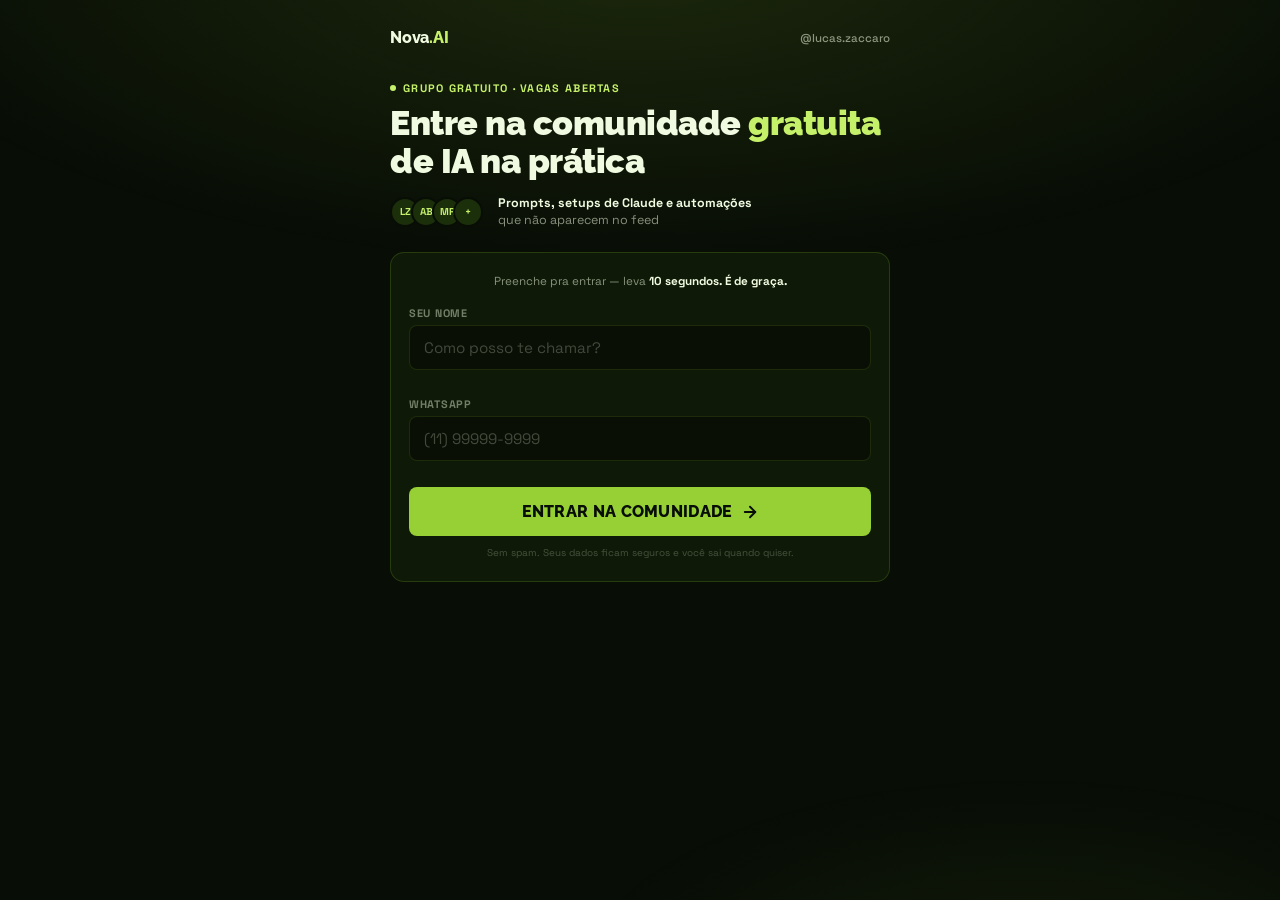
==== commit 0405807e: "Merge remote-tracking branch 'origin/main'" ====
--- a/grupo/index.html
+++ b/grupo/index.html
@@ -3,17 +3,18 @@
 <head>
   <meta charset="UTF-8">
   <meta name="viewport" content="width=device-width, initial-scale=1.0">
-  <title>Resgate o Material — Nova AI</title>
-  <meta name="description" content="O material que apareceu no reel fica dentro do grupo gratuito. Coloca o seu zap e eu te passo o link agora.">
+  <title>Comunidade Nova AI — Entre no Grupo</title>
+  <meta name="description" content="Entre na comunidade gratuita de IA na prática. Prompts, tutoriais e automações que não vão para o feed.">
   <meta name="author" content="Lucas Zaccaro">
 
-  <meta property="og:title" content="Resgate o Material — Nova AI">
-  <meta property="og:description" content="Os materiais que aparecem nos reels ficam dentro do grupo gratuito de WhatsApp.">
+  <!-- OG -->
+  <meta property="og:title" content="Comunidade Nova AI — Grupo WhatsApp Gratuito">
+  <meta property="og:description" content="Conteúdo que não vai para o feed. Prompts prontos, setups de Claude e automações práticas.">
   <meta property="og:type" content="website">
 
   <link rel="preconnect" href="https://fonts.googleapis.com">
   <link rel="preconnect" href="https://fonts.gstatic.com" crossorigin>
-  <link href="https://fonts.googleapis.com/css2?family=Raleway:ital,wght@0,700;0,800;0,900;1,800;1,900&family=Space+Grotesk:wght@400;500;600;700&display=swap" rel="stylesheet">
+  <link href="https://fonts.googleapis.com/css2?family=Raleway:wght@700;800;900&family=Space+Grotesk:wght@400;500;600;700&display=swap" rel="stylesheet">
 
   <style>
     /* ── RESET ── */
@@ -31,6 +32,7 @@
       --opt-bg: rgba(26,47,10,0.55);
     }
 
+    /* ── BASE ── */
     html { scroll-behavior: smooth; }
     body {
       font-family: 'Space Grotesk', system-ui, sans-serif;
@@ -51,7 +53,7 @@
       pointer-events: none;
     }
 
-    /* ── FUNNEL ── */
+    /* ── FUNNEL WRAPPER ── */
     .funnel {
       position: relative; z-index: 1;
       min-height: 100dvh;
@@ -74,22 +76,23 @@
       to   { opacity: 1; transform: translateY(0); }
     }
 
-    /* ── TOP BAR ── */
+    /* ── TOP BAR (q screens + ty) ── */
     .top-bar {
       display: flex; align-items: center; justify-content: space-between;
-      padding: 24px 0;
+      padding: 24px 0 24px;
     }
     .logo-mark {
       font-family: 'Raleway', sans-serif; font-weight: 800;
       font-size: 1rem; color: var(--white); letter-spacing: -0.2px;
     }
     .logo-mark em { color: var(--lime); font-style: normal; }
-    .s1-handle { font-size: 0.72rem; color: var(--muted); font-weight: 500; }
 
     /* ── STEP BAR ── */
-    .step-bar { display: flex; gap: 6px; flex: none; }
+    .step-bar {
+      display: flex; gap: 6px; flex: none;
+    }
     .step-seg {
-      width: 36px; height: 3px; border-radius: 2px;
+      width: 40px; height: 3px; border-radius: 2px;
       background: var(--border);
       transition: background 0.3s;
     }
@@ -97,54 +100,36 @@
     .step-seg.active { background: var(--lime); }
 
     /* ════════════════════════════════
-       EFEITO GLITCH
+       TELA 1 — HERO + FORM
     ════════════════════════════════ */
-    .glitch-word {
-      font-style: italic;
-      color: var(--lime);
-      display: inline-block;
-      position: relative;
-      animation: glitch-pulse 6s ease-in-out infinite;
-    }
-    @keyframes glitch-pulse {
-      0%, 80%, 100% {
-        text-shadow: none;
-        transform: skewX(0);
-      }
-      82% {
-        text-shadow: -3px 0 rgba(197,240,106,0.6), 3px 0 rgba(149,208,52,0.4);
-        transform: skewX(-4deg);
-      }
-      83% {
-        text-shadow: 4px 0 rgba(149,208,52,0.8), -4px 0 rgba(197,240,106,0.5);
-        transform: skewX(3deg);
-        clip-path: inset(20% 0 40% 0);
-      }
-      84% {
-        text-shadow: -2px 0 var(--lime), 2px 0 var(--green);
-        transform: skewX(0);
-        clip-path: inset(0);
-      }
-      85% {
-        text-shadow: 3px 0 rgba(197,240,106,0.4);
-        transform: skewX(-1deg);
-      }
-      87% {
-        text-shadow: none;
-        transform: skewX(0);
-      }
-    }
-
-    /* ════════════════════════════════
-       TELA 0 — HERO / LANDING
-    ════════════════════════════════ */
-    #s0 { padding-top: 0; }
-
+    #s1 { padding-top: 28px; }
+
+    .s1-toprow {
+      display: flex; align-items: center; justify-content: space-between;
+      margin-bottom: 28px;
+    }
+    .s1-handle {
+      font-size: 0.72rem; color: var(--muted); font-weight: 500;
+    }
+
+    /* Illustration */
+    .hero-illo {
+      width: 100%;
+      max-height: 270px;
+      object-fit: cover;
+      object-position: center top;
+      border-radius: 16px;
+      margin-bottom: 24px;
+      display: block;
+      filter: drop-shadow(0 0 32px rgba(149,208,52,0.22));
+    }
+
+    /* Live dot + label */
     .eyebrow {
       display: inline-flex; align-items: center; gap: 7px;
       font-size: 0.68rem; font-weight: 700; letter-spacing: 1.3px;
       color: var(--lime); text-transform: uppercase;
-      margin-bottom: 16px;
+      margin-bottom: 10px;
     }
     .live-dot {
       width: 6px; height: 6px; border-radius: 50%;
@@ -156,70 +141,14 @@
       50%      { opacity: 0.4; transform: scale(0.65); }
     }
 
-    .hero-headline {
+    /* Headline */
+    .s1-headline {
       font-family: 'Raleway', sans-serif;
-      font-size: clamp(2rem, 8vw, 2.75rem);
-      font-weight: 900; line-height: 1.05; letter-spacing: -0.5px;
-      margin-bottom: 16px;
-      text-transform: uppercase;
-    }
-
-    .hero-desc {
-      font-size: 0.95rem; color: var(--muted); line-height: 1.65;
-      margin-bottom: 28px;
-    }
-    .hero-desc strong { color: var(--white); }
-
-    /* Steps */
-    .steps {
-      display: flex; flex-direction: column; gap: 0;
-      margin-bottom: 28px;
-    }
-    .step-item {
-      display: flex; align-items: flex-start; gap: 14px;
-      padding: 16px 18px;
-      background: rgba(26,47,10,0.4);
-      border: 1px solid var(--border);
-      border-radius: 0;
-    }
-    .step-item:first-child { border-radius: 12px 12px 0 0; }
-    .step-item + .step-item { border-top: none; border-radius: 0; }
-    .step-item:last-child { border-radius: 0 0 12px 12px; }
-
-    .step-num {
-      width: 28px; height: 28px; border-radius: 8px;
-      background: var(--green);
-      font-family: 'Raleway', sans-serif;
-      font-size: 0.9rem; font-weight: 800; color: var(--ink);
-      display: flex; align-items: center; justify-content: center;
-      flex-shrink: 0;
-    }
-    .step-body { flex: 1; }
-    .step-title {
-      font-size: 0.88rem; font-weight: 700; color: var(--white);
-      margin-bottom: 2px; line-height: 1.3;
-    }
-    .step-sub {
-      font-size: 0.73rem; color: var(--muted); line-height: 1.4;
-    }
-
-    .btn-primary {
-      width: 100%; padding: 16px 20px;
-      background: var(--green); color: var(--ink);
-      font-family: 'Raleway', sans-serif;
-      font-size: 1.05rem; font-weight: 800; letter-spacing: 0.5px;
-      border: none; border-radius: 8px;
-      cursor: pointer; text-decoration: none;
-      display: flex; align-items: center; justify-content: center; gap: 8px;
-      transition: background 0.15s, transform 0.1s;
-    }
-    .btn-primary:hover { background: var(--lime); }
-    .btn-primary:active { transform: scale(0.99); }
-
-    .hero-privacy {
-      font-size: 0.62rem; color: rgba(240,250,224,0.25);
-      text-align: center; margin-top: 10px; line-height: 1.5;
-    }
+      font-size: clamp(1.75rem, 6.5vw, 2.15rem);
+      font-weight: 900; line-height: 1.1; letter-spacing: -0.5px;
+      margin-bottom: 14px;
+    }
+    .s1-headline em { color: var(--lime); font-style: normal; }
 
     /* Social proof */
     .social-proof {
@@ -242,24 +171,18 @@
     }
     .sp-text strong { color: var(--white); }
 
-    /* ════════════════════════════════
-       TELA 1 — FORM
-    ════════════════════════════════ */
+    /* Form box */
     .form-box {
       background: rgba(26,47,10,0.4);
       border: 1px solid var(--border);
       border-radius: 14px;
-      padding: 22px 18px;
-    }
-    .form-title {
-      font-family: 'Raleway', sans-serif;
-      font-size: 1.05rem; font-weight: 800;
-      margin-bottom: 4px;
-    }
-    .form-sub {
-      font-size: 0.76rem; color: var(--muted);
-      margin-bottom: 18px; line-height: 1.4;
-    }
+      padding: 20px 18px;
+    }
+    .form-hint {
+      font-size: 0.73rem; color: var(--muted);
+      text-align: center; margin-bottom: 16px; line-height: 1.4;
+    }
+    .form-hint strong { color: var(--white); }
 
     .field { margin-bottom: 12px; }
     .field label {
@@ -285,7 +208,10 @@
       border-color: var(--green);
       box-shadow: 0 0 0 3px rgba(149,208,52,0.1);
     }
-    .field-error { font-size: 0.68rem; color: #ff7070; margin-top: 4px; min-height: 1em; }
+    .field-error {
+      font-size: 0.68rem; color: #ff7070;
+      margin-top: 4px; min-height: 1em;
+    }
 
     .btn-cta {
       width: 100%; padding: 15px 20px;
@@ -352,22 +278,27 @@
       display: flex; align-items: center; justify-content: center;
       flex-shrink: 0;
     }
-    .q-opt-text { font-size: 0.88rem; font-weight: 700; color: var(--white); line-height: 1.3; }
-    .q-opt-sub  { font-size: 0.7rem; color: var(--muted); margin-top: 2px; line-height: 1.3; }
+
+    .q-opt-text {
+      font-size: 0.88rem; font-weight: 700; color: var(--white); line-height: 1.3;
+    }
+    .q-opt-sub {
+      font-size: 0.7rem; color: var(--muted); margin-top: 2px; line-height: 1.3;
+    }
 
     /* ════════════════════════════════
-       TELA 5 — TÁ LIBERADO
+       TELA 5 — ACESSO LIBERADO
     ════════════════════════════════ */
     #s5 { padding-top: 0; }
 
     .ty-wrap { text-align: center; padding: 10px 0 20px; }
 
     .ty-check-circle {
-      width: 68px; height: 68px; border-radius: 50%;
+      width: 74px; height: 74px; border-radius: 50%;
       background: rgba(149,208,52,0.1);
       border: 2px solid var(--green);
       display: flex; align-items: center; justify-content: center;
-      margin: 0 auto 20px;
+      margin: 0 auto 18px;
       animation: popIn 0.45s cubic-bezier(0.175,0.885,0.32,1.275);
     }
     @keyframes popIn {
@@ -375,65 +306,85 @@
       to   { transform: scale(1);   opacity: 1; }
     }
 
+    .ty-tag {
+      display: inline-block;
+      font-size: 0.65rem; font-weight: 800; letter-spacing: 1.8px;
+      color: var(--lime); text-transform: uppercase;
+      margin-bottom: 10px;
+    }
+
     .ty-headline {
       font-family: 'Raleway', sans-serif;
-      font-size: clamp(2.2rem, 9vw, 3rem);
-      font-weight: 900; line-height: 1.05;
-      letter-spacing: -0.5px;
-      text-transform: uppercase;
-      margin-bottom: 16px;
-    }
+      font-size: clamp(1.85rem, 7.5vw, 2.5rem);
+      font-weight: 900; line-height: 1.08;
+      letter-spacing: -0.6px; margin-bottom: 14px;
+    }
+    .ty-headline em { color: var(--lime); font-style: normal; }
 
     .ty-desc {
-      font-size: 0.9rem; color: var(--muted); line-height: 1.65;
-      margin-bottom: 28px; max-width: 380px; margin-left: auto; margin-right: auto;
-    }
-    .ty-desc strong { color: var(--white); }
-
-    /* Steps no liberado */
-    .ty-steps {
-      display: flex; flex-direction: column; gap: 0;
-      margin-bottom: 28px; text-align: left;
-    }
-    .ty-step {
-      display: flex; align-items: flex-start; gap: 14px;
+      font-size: 0.88rem; color: var(--muted); line-height: 1.65;
+      margin-bottom: 24px; max-width: 400px; margin-left: auto; margin-right: auto;
+    }
+
+    /* What's inside */
+    .ty-card {
+      background: rgba(26,47,10,0.45);
+      border: 1px solid var(--border);
+      border-radius: 12px;
       padding: 16px 18px;
-      background: rgba(26,47,10,0.4);
-      border: 1px solid var(--border);
-    }
-    .ty-step:first-child { border-radius: 12px 12px 0 0; }
-    .ty-step + .ty-step { border-top: none; }
-    .ty-step:last-child { border-radius: 0 0 12px 12px; }
-    .ty-step-num {
-      width: 28px; height: 28px; border-radius: 8px;
-      background: var(--green);
-      font-family: 'Raleway', sans-serif;
-      font-size: 0.9rem; font-weight: 800; color: var(--ink);
-      display: flex; align-items: center; justify-content: center;
-      flex-shrink: 0;
-    }
-    .ty-step-body { flex: 1; }
-    .ty-step-title { font-size: 0.88rem; font-weight: 700; color: var(--white); margin-bottom: 2px; }
-    .ty-step-sub   { font-size: 0.73rem; color: var(--muted); line-height: 1.4; }
-
+      margin-bottom: 24px;
+      text-align: left;
+    }
+    .ty-card-title {
+      font-size: 0.66rem; font-weight: 800; color: var(--lime);
+      text-transform: uppercase; letter-spacing: 1.2px; margin-bottom: 12px;
+    }
+    .ty-item {
+      display: flex; align-items: flex-start; gap: 9px;
+      font-size: 0.85rem; color: var(--white);
+      margin-bottom: 9px; line-height: 1.4;
+    }
+    .ty-item:last-child { margin-bottom: 0; }
+    .ty-check-ico { color: var(--lime); font-size: 0.9rem; flex-shrink: 0; margin-top: 1px; }
+
+    /* CTAs */
     .btn-wa {
       display: flex; align-items: center; justify-content: center; gap: 10px;
       width: 100%; padding: 16px 20px;
       background: #25D366; color: #fff;
       font-family: 'Raleway', sans-serif;
-      font-size: 1.05rem; font-weight: 800; letter-spacing: 0.3px;
+      font-size: 1rem; font-weight: 800; letter-spacing: 0.3px;
       border: none; border-radius: 8px;
       cursor: pointer; text-decoration: none;
       transition: background 0.15s, transform 0.1s;
+      margin-bottom: 11px;
     }
     .btn-wa:hover { background: #1da851; }
     .btn-wa:active { transform: scale(0.99); }
 
+    .btn-outline {
+      display: flex; align-items: center; justify-content: center; gap: 8px;
+      width: 100%; padding: 13px 20px;
+      background: transparent; color: var(--muted);
+      font-family: 'Space Grotesk', sans-serif;
+      font-size: 0.85rem; font-weight: 600;
+      border: 1.5px solid rgba(149,208,52,0.2);
+      border-radius: 8px;
+      cursor: pointer; text-decoration: none;
+      transition: border-color 0.15s, color 0.15s;
+    }
+    .btn-outline:hover { border-color: var(--green); color: var(--white); }
+
+    /* Claude badge */
     .claude-badge {
       display: flex; align-items: center; justify-content: center; gap: 8px;
       margin-top: 28px; padding-top: 20px;
       border-top: 1px solid var(--border);
     }
+    .claude-badge img {
+      width: 22px; height: 22px;
+      object-fit: contain; border-radius: 4px; opacity: 0.6;
+    }
     .claude-badge-txt {
       font-size: 0.65rem; color: rgba(240,250,224,0.28); font-weight: 500;
     }
@@ -443,28 +394,30 @@
 <div class="funnel">
 
   <!-- ══════════════════════════════════
-       TELA 0 — HERO LANDING
+       TELA 1 — HERO + FORM
   ══════════════════════════════════ -->
-  <div class="screen active" id="s0">
-    <div class="top-bar">
+  <div class="screen active" id="s1">
+    <div class="s1-toprow">
       <span class="logo-mark">Nova<em>.AI</em></span>
       <span class="s1-handle">@lucas.zaccaro</span>
     </div>
 
+    <img
+      class="hero-illo"
+      src="/assets/images/modelo5.webp"
+      alt="Nova AI — IA na Prática"
+      loading="eager"
+      onerror="this.style.display='none'"
+    >
+
     <div class="eyebrow">
       <span class="live-dot"></span>
-      Conteúdo exclusivo · Grupo gratuito
-    </div>
-
-    <h1 class="hero-headline">
-      Resgate o <span class="glitch-word">material</span><br>dos reels
+      Grupo gratuito · Vagas abertas
+    </div>
+
+    <h1 class="s1-headline">
+      Entre na comunidade <em>gratuita</em><br>de IA na prática
     </h1>
-
-    <p class="hero-desc">
-      Chegou pelo Instagram ou pelo TikTok? Os materiais que apareço usando nos reels —
-      prompts, setups de Claude e automações — ficam dentro do <strong>grupo gratuito de WhatsApp</strong>.
-      Coloca o teu zap e eu te passo o acesso agora.
-    </p>
 
     <div class="social-proof">
       <div class="sp-avatars">
@@ -474,56 +427,13 @@
         <div class="sp-av">+</div>
       </div>
       <div class="sp-text">
-        <strong>Prompts prontos, setups e automações</strong><br>
-        exclusivos para quem está no grupo
-      </div>
-    </div>
-
-    <div class="steps">
-      <div class="step-item">
-        <div class="step-num">1</div>
-        <div class="step-body">
-          <div class="step-title">Preenche o formulário</div>
-          <div class="step-sub">Leva 10 segundos. É de graça, sem spam.</div>
-        </div>
-      </div>
-      <div class="step-item">
-        <div class="step-num">2</div>
-        <div class="step-body">
-          <div class="step-title">Entra no grupo do WhatsApp</div>
-          <div class="step-sub">Vou te mandar o link na hora.</div>
-        </div>
-      </div>
-      <div class="step-item">
-        <div class="step-num">3</div>
-        <div class="step-body">
-          <div class="step-title">Pega o material na descrição do grupo</div>
-          <div class="step-sub">Todos os materiais dos reels ficam lá, organizados e prontos para resgatar.</div>
-        </div>
-      </div>
-    </div>
-
-    <button class="btn-primary" onclick="showScreen('s1')">
-      RESGATAR O MATERIAL
-      <svg width="18" height="18" viewBox="0 0 24 24" fill="none" stroke="currentColor" stroke-width="2.5" stroke-linecap="round" stroke-linejoin="round">
-        <line x1="5" y1="12" x2="19" y2="12"/>
-        <polyline points="12 5 19 12 12 19"/>
-      </svg>
-    </button>
-    <p class="hero-privacy">Sem spam. Você sai quando quiser.</p>
-  </div>
-
-  <!-- ══════════════════════════════════
-       TELA 1 — FORMULÁRIO
-  ══════════════════════════════════ -->
-  <div class="screen" id="s1">
-    <div class="top-bar">
-      <span class="logo-mark">Nova<em>.AI</em></span>
+        <strong>Prompts, setups de Claude e automações</strong><br>
+        que não aparecem no feed
+      </div>
     </div>
 
     <div class="form-box">
-      <div class="form-title">Quase lá</div>
-      <p class="form-sub">Preenche os dados pra eu liberar o link do grupo agora.</p>
+      <p class="form-hint">Preenche pra entrar &mdash; leva <strong>10 segundos. &Eacute; de gra&ccedil;a.</strong></p>
 
       <div class="field">
         <label for="f-nome">Seu nome</label>
@@ -545,7 +455,7 @@
         <p class="field-error" id="e-wp"></p>
       </div>
 
-      <button class="btn-cta" onclick="submitS1()">
+      <button class="btn-cta" id="btn-s1" onclick="submitS1()">
         ENTRAR NA COMUNIDADE
         <svg width="18" height="18" viewBox="0 0 24 24" fill="none" stroke="currentColor" stroke-width="2.5" stroke-linecap="round" stroke-linejoin="round">
           <line x1="5" y1="12" x2="19" y2="12"/>
@@ -553,7 +463,7 @@
         </svg>
       </button>
 
-      <p class="form-privacy">Sem spam. Seus dados ficam seguros e você sai quando quiser.</p>
+      <p class="form-privacy">Sem spam. Seus dados ficam seguros e voc&ecirc; sai quando quiser.</p>
     </div>
   </div>
 
@@ -570,44 +480,44 @@
       </div>
     </div>
 
-    <p class="q-counter"><strong>3 toques</strong> e o material é seu</p>
-    <h2 class="q-headline">O que você faz?</h2>
+    <p class="q-counter"><strong>3 toques</strong> e o acesso &eacute; seu</p>
+    <h2 class="q-headline">Como voc&ecirc; usa IA hoje?</h2>
 
     <div class="q-options">
-      <div class="q-option" onclick="selectQ(1,'Empreendedor ou freelancer')">
-        <div class="q-opt-icon">
-          <svg width="20" height="20" viewBox="0 0 24 24" fill="none" stroke="#96D034" stroke-width="2" stroke-linecap="round" stroke-linejoin="round"><path d="M20.59 13.41l-7.17 7.17a2 2 0 0 1-2.83 0L2 12V2h10l8.59 8.59a2 2 0 0 1 0 2.82z"/><line x1="7" y1="7" x2="7.01" y2="7"/></svg>
-        </div>
-        <div>
-          <div class="q-opt-text">Empreendedor ou freelancer</div>
-          <div class="q-opt-sub">Negócio próprio, consultoria, projetos</div>
-        </div>
-      </div>
-      <div class="q-option" onclick="selectQ(1,'Profissional de empresa')">
-        <div class="q-opt-icon">
-          <svg width="20" height="20" viewBox="0 0 24 24" fill="none" stroke="#96D034" stroke-width="2" stroke-linecap="round" stroke-linejoin="round"><rect x="2" y="3" width="20" height="14" rx="2"/><line x1="8" y1="21" x2="16" y2="21"/><line x1="12" y1="17" x2="12" y2="21"/></svg>
-        </div>
-        <div>
-          <div class="q-opt-text">Profissional de empresa</div>
-          <div class="q-opt-sub">CLT, gestão, finanças, RH, marketing...</div>
-        </div>
-      </div>
-      <div class="q-option" onclick="selectQ(1,'Criador de conteúdo')">
-        <div class="q-opt-icon">
-          <svg width="20" height="20" viewBox="0 0 24 24" fill="none" stroke="#96D034" stroke-width="2" stroke-linecap="round" stroke-linejoin="round"><path d="M15 10l4.553-2.069A1 1 0 0 1 21 8.845v6.309a1 1 0 0 1-1.447.894L15 14M3 8a2 2 0 0 1 2-2h10a2 2 0 0 1 2 2v8a2 2 0 0 1-2 2H5a2 2 0 0 1-2-2V8z"/></svg>
-        </div>
-        <div>
-          <div class="q-opt-text">Criador de conteúdo</div>
-          <div class="q-opt-sub">Instagram, TikTok, YouTube, podcasts</div>
-        </div>
-      </div>
-      <div class="q-option" onclick="selectQ(1,'Outro')">
+      <div class="q-option" onclick="selectQ(1,'Nunca usei de verdade')">
         <div class="q-opt-icon">
           <svg width="20" height="20" viewBox="0 0 24 24" fill="none" stroke="#96D034" stroke-width="2" stroke-linecap="round" stroke-linejoin="round"><circle cx="12" cy="12" r="10"/><line x1="12" y1="8" x2="12" y2="12"/><line x1="12" y1="16" x2="12.01" y2="16"/></svg>
         </div>
         <div>
-          <div class="q-opt-text">Outro</div>
-          <div class="q-opt-sub">Estudante, em transição, por fora</div>
+          <div class="q-opt-text">Nunca usei de verdade</div>
+          <div class="q-opt-sub">Tenho curiosidade mas ainda n&atilde;o comecei</div>
+        </div>
+      </div>
+      <div class="q-option" onclick="selectQ(1,'Uso às vezes, no básico')">
+        <div class="q-opt-icon">
+          <svg width="20" height="20" viewBox="0 0 24 24" fill="none" stroke="#96D034" stroke-width="2" stroke-linecap="round" stroke-linejoin="round"><path d="M12 20h9"/><path d="M16.5 3.5a2.121 2.121 0 0 1 3 3L7 19l-4 1 1-4L16.5 3.5z"/></svg>
+        </div>
+        <div>
+          <div class="q-opt-text">Uso &agrave;s vezes, no b&aacute;sico</div>
+          <div class="q-opt-sub">Pergunto coisas simples, redijo textos</div>
+        </div>
+      </div>
+      <div class="q-option" onclick="selectQ(1,'Uso todo dia, quero avançar')">
+        <div class="q-opt-icon">
+          <svg width="20" height="20" viewBox="0 0 24 24" fill="none" stroke="#96D034" stroke-width="2" stroke-linecap="round" stroke-linejoin="round"><polygon points="13 2 3 14 12 14 11 22 21 10 12 10 13 2"/></svg>
+        </div>
+        <div>
+          <div class="q-opt-text">Uso todo dia, quero avan&ccedil;ar</div>
+          <div class="q-opt-sub">J&aacute; &eacute; rotina, mas quero ir mais fundo</div>
+        </div>
+      </div>
+      <div class="q-option" onclick="selectQ(1,'Já crio automações e fluxos')">
+        <div class="q-opt-icon">
+          <svg width="20" height="20" viewBox="0 0 24 24" fill="none" stroke="#96D034" stroke-width="2" stroke-linecap="round" stroke-linejoin="round"><polyline points="22 12 18 12 15 21 9 3 6 12 2 12"/></svg>
+        </div>
+        <div>
+          <div class="q-opt-text">J&aacute; crio automa&ccedil;&otilde;es e fluxos</div>
+          <div class="q-opt-sub">Agentes, APIs, Claude Projects...</div>
         </div>
       </div>
     </div>
@@ -626,44 +536,44 @@
       </div>
     </div>
 
-    <p class="q-counter"><strong>2 toques</strong> e o material é seu</p>
-    <h2 class="q-headline">Como você usa IA hoje?</h2>
+    <p class="q-counter"><strong>2 toques</strong> e o acesso &eacute; seu</p>
+    <h2 class="q-headline">O que voc&ecirc; quer fazer com IA?</h2>
 
     <div class="q-options">
-      <div class="q-option" onclick="selectQ(2,'Nunca usei de verdade')">
-        <div class="q-opt-icon">
-          <svg width="20" height="20" viewBox="0 0 24 24" fill="none" stroke="#96D034" stroke-width="2" stroke-linecap="round" stroke-linejoin="round"><circle cx="12" cy="12" r="10"/><line x1="12" y1="8" x2="12" y2="12"/><line x1="12" y1="16" x2="12.01" y2="16"/></svg>
-        </div>
-        <div>
-          <div class="q-opt-text">Nunca usei de verdade</div>
-          <div class="q-opt-sub">Tenho curiosidade mas ainda não comecei</div>
-        </div>
-      </div>
-      <div class="q-option" onclick="selectQ(2,'Uso às vezes, no básico')">
-        <div class="q-opt-icon">
-          <svg width="20" height="20" viewBox="0 0 24 24" fill="none" stroke="#96D034" stroke-width="2" stroke-linecap="round" stroke-linejoin="round"><path d="M12 20h9"/><path d="M16.5 3.5a2.121 2.121 0 0 1 3 3L7 19l-4 1 1-4L16.5 3.5z"/></svg>
-        </div>
-        <div>
-          <div class="q-opt-text">Uso às vezes, no básico</div>
-          <div class="q-opt-sub">ChatGPT pra escrever texto, responder coisas</div>
-        </div>
-      </div>
-      <div class="q-option" onclick="selectQ(2,'Uso todo dia, quero avançar')">
-        <div class="q-opt-icon">
-          <svg width="20" height="20" viewBox="0 0 24 24" fill="none" stroke="#96D034" stroke-width="2" stroke-linecap="round" stroke-linejoin="round"><polyline points="22 12 18 12 15 21 9 3 6 12 2 12"/></svg>
-        </div>
-        <div>
-          <div class="q-opt-text">Uso todo dia, quero avançar</div>
-          <div class="q-opt-sub">Já faz parte da minha rotina</div>
-        </div>
-      </div>
-      <div class="q-option" onclick="selectQ(2,'Já mexo com Claude Code / automações')">
+      <div class="q-option" onclick="selectQ(2,'Economizar tempo no trabalho')">
+        <div class="q-opt-icon">
+          <svg width="20" height="20" viewBox="0 0 24 24" fill="none" stroke="#96D034" stroke-width="2" stroke-linecap="round" stroke-linejoin="round"><circle cx="12" cy="12" r="10"/><polyline points="12 6 12 12 16 14"/></svg>
+        </div>
+        <div>
+          <div class="q-opt-text">Economizar tempo no trabalho</div>
+          <div class="q-opt-sub">Relat&oacute;rios, e-mails, an&aacute;lises mais r&aacute;pido</div>
+        </div>
+      </div>
+      <div class="q-option" onclick="selectQ(2,'Criar ferramentas e sites')">
         <div class="q-opt-icon">
           <svg width="20" height="20" viewBox="0 0 24 24" fill="none" stroke="#96D034" stroke-width="2" stroke-linecap="round" stroke-linejoin="round"><polyline points="16 18 22 12 16 6"/><polyline points="8 6 2 12 8 18"/></svg>
         </div>
         <div>
-          <div class="q-opt-text">Já mexo com Claude Code / automações</div>
-          <div class="q-opt-sub">Quero ir além, criar e automatizar</div>
+          <div class="q-opt-text">Criar ferramentas e sites</div>
+          <div class="q-opt-sub">Sem precisar ser programador</div>
+        </div>
+      </div>
+      <div class="q-option" onclick="selectQ(2,'Crescer nas redes sociais')">
+        <div class="q-opt-icon">
+          <svg width="20" height="20" viewBox="0 0 24 24" fill="none" stroke="#96D034" stroke-width="2" stroke-linecap="round" stroke-linejoin="round"><path d="M18 20V10"/><path d="M12 20V4"/><path d="M6 20v-6"/></svg>
+        </div>
+        <div>
+          <div class="q-opt-text">Crescer nas redes sociais</div>
+          <div class="q-opt-sub">Conte&uacute;do, roteiros, carross&eacute;is com IA</div>
+        </div>
+      </div>
+      <div class="q-option" onclick="selectQ(2,'Empreender ou lançar produtos')">
+        <div class="q-opt-icon">
+          <svg width="20" height="20" viewBox="0 0 24 24" fill="none" stroke="#96D034" stroke-width="2" stroke-linecap="round" stroke-linejoin="round"><path d="M12 2L2 7l10 5 10-5-10-5z"/><path d="M2 17l10 5 10-5"/><path d="M2 12l10 5 10-5"/></svg>
+        </div>
+        <div>
+          <div class="q-opt-text">Empreender ou lan&ccedil;ar produtos</div>
+          <div class="q-opt-sub">Usar IA pra validar, criar e vender</div>
         </div>
       </div>
     </div>
@@ -682,51 +592,51 @@
       </div>
     </div>
 
-    <p class="q-counter"><strong>1 toque</strong> e o material é seu</p>
-    <h2 class="q-headline">Qual é o seu maior objetivo com IA?</h2>
+    <p class="q-counter"><strong>1 toque</strong> e o acesso &eacute; seu</p>
+    <h2 class="q-headline">Qual &eacute; o seu perfil?</h2>
 
     <div class="q-options">
-      <div class="q-option" onclick="selectQ(3,'Economizar tempo no trabalho')">
-        <div class="q-opt-icon">
-          <svg width="20" height="20" viewBox="0 0 24 24" fill="none" stroke="#96D034" stroke-width="2" stroke-linecap="round" stroke-linejoin="round"><circle cx="12" cy="12" r="10"/><polyline points="12 6 12 12 16 14"/></svg>
-        </div>
-        <div>
-          <div class="q-opt-text">Economizar tempo no trabalho</div>
-          <div class="q-opt-sub">Automatizar tarefas repetitivas</div>
-        </div>
-      </div>
-      <div class="q-option" onclick="selectQ(3,'Criar coisas que não consigo hoje')">
-        <div class="q-opt-icon">
-          <svg width="20" height="20" viewBox="0 0 24 24" fill="none" stroke="#96D034" stroke-width="2" stroke-linecap="round" stroke-linejoin="round"><polygon points="12 2 15.09 8.26 22 9.27 17 14.14 18.18 21.02 12 17.77 5.82 21.02 7 14.14 2 9.27 8.91 8.26 12 2"/></svg>
-        </div>
-        <div>
-          <div class="q-opt-text">Criar coisas que não consigo hoje</div>
-          <div class="q-opt-sub">Sites, ferramentas, conteúdo, automações</div>
-        </div>
-      </div>
-      <div class="q-option" onclick="selectQ(3,'Usar IA no meu negócio')">
-        <div class="q-opt-icon">
-          <svg width="20" height="20" viewBox="0 0 24 24" fill="none" stroke="#96D034" stroke-width="2" stroke-linecap="round" stroke-linejoin="round"><line x1="12" y1="20" x2="12" y2="10"/><line x1="18" y1="20" x2="18" y2="4"/><line x1="6" y1="20" x2="6" y2="16"/></svg>
-        </div>
-        <div>
-          <div class="q-opt-text">Usar IA no meu negócio</div>
-          <div class="q-opt-sub">Vender mais, atender melhor, escalar</div>
-        </div>
-      </div>
-      <div class="q-option" onclick="selectQ(3,'Entender o que todo mundo está falando')">
-        <div class="q-opt-icon">
-          <svg width="20" height="20" viewBox="0 0 24 24" fill="none" stroke="#96D034" stroke-width="2" stroke-linecap="round" stroke-linejoin="round"><path d="M21 15a2 2 0 0 1-2 2H7l-4 4V5a2 2 0 0 1 2-2h14a2 2 0 0 1 2 2z"/></svg>
-        </div>
-        <div>
-          <div class="q-opt-text">Entender o que todo mundo está falando</div>
-          <div class="q-opt-sub">Não ficar para trás nessa revolução</div>
+      <div class="q-option" onclick="selectQ(3,'Profissional de escritório')">
+        <div class="q-opt-icon">
+          <svg width="20" height="20" viewBox="0 0 24 24" fill="none" stroke="#96D034" stroke-width="2" stroke-linecap="round" stroke-linejoin="round"><rect x="2" y="3" width="20" height="14" rx="2"/><line x1="8" y1="21" x2="16" y2="21"/><line x1="12" y1="17" x2="12" y2="21"/></svg>
+        </div>
+        <div>
+          <div class="q-opt-text">Profissional de escrit&oacute;rio</div>
+          <div class="q-opt-sub">Empresa, gest&atilde;o, finan&ccedil;as, RH, marketing...</div>
+        </div>
+      </div>
+      <div class="q-option" onclick="selectQ(3,'Empreendedor ou freelancer')">
+        <div class="q-opt-icon">
+          <svg width="20" height="20" viewBox="0 0 24 24" fill="none" stroke="#96D034" stroke-width="2" stroke-linecap="round" stroke-linejoin="round"><path d="M20.59 13.41l-7.17 7.17a2 2 0 0 1-2.83 0L2 12V2h10l8.59 8.59a2 2 0 0 1 0 2.82z"/><line x1="7" y1="7" x2="7.01" y2="7"/></svg>
+        </div>
+        <div>
+          <div class="q-opt-text">Empreendedor ou freelancer</div>
+          <div class="q-opt-sub">Neg&oacute;cio pr&oacute;prio, consultoria, projetos</div>
+        </div>
+      </div>
+      <div class="q-option" onclick="selectQ(3,'Criador de conteúdo')">
+        <div class="q-opt-icon">
+          <svg width="20" height="20" viewBox="0 0 24 24" fill="none" stroke="#96D034" stroke-width="2" stroke-linecap="round" stroke-linejoin="round"><path d="M15 10l4.553-2.069A1 1 0 0 1 21 8.845v6.309a1 1 0 0 1-1.447.894L15 14M3 8a2 2 0 0 1 2-2h10a2 2 0 0 1 2 2v8a2 2 0 0 1-2 2H5a2 2 0 0 1-2-2V8z"/></svg>
+        </div>
+        <div>
+          <div class="q-opt-text">Criador de conte&uacute;do</div>
+          <div class="q-opt-sub">Instagram, TikTok, YouTube, podcasts</div>
+        </div>
+      </div>
+      <div class="q-option" onclick="selectQ(3,'Estudante ou em transição')">
+        <div class="q-opt-icon">
+          <svg width="20" height="20" viewBox="0 0 24 24" fill="none" stroke="#96D034" stroke-width="2" stroke-linecap="round" stroke-linejoin="round"><path d="M22 10v6M2 10l10-5 10 5-10 5z"/><path d="M6 12v5c3 3 9 3 12 0v-5"/></svg>
+        </div>
+        <div>
+          <div class="q-opt-text">Estudante ou em transi&ccedil;&atilde;o</div>
+          <div class="q-opt-sub">Aprendendo, mudando de &aacute;rea</div>
         </div>
       </div>
     </div>
   </div>
 
   <!-- ══════════════════════════════════
-       TELA 5 — TÁ LIBERADO
+       TELA 5 — ACESSO LIBERADO
   ══════════════════════════════════ -->
   <div class="screen" id="s5">
     <div class="top-bar">
@@ -735,51 +645,64 @@
 
     <div class="ty-wrap">
       <div class="ty-check-circle">
-        <svg width="30" height="30" viewBox="0 0 24 24" fill="none" stroke="#96D034" stroke-width="2.5" stroke-linecap="round" stroke-linejoin="round">
+        <svg width="32" height="32" viewBox="0 0 24 24" fill="none" stroke="#96D034" stroke-width="2.5" stroke-linecap="round" stroke-linejoin="round">
           <polyline points="20 6 9 17 4 12"/>
         </svg>
       </div>
 
+      <div class="ty-tag">&#10003; Acesso liberado</div>
+
       <h2 class="ty-headline">
-        Tá <span class="glitch-word">liberado!</span>
+        Bem-vindo &agrave;<br>comunidade <em>Nova AI</em>
       </h2>
 
       <p class="ty-desc">
-        O material não fica mais espalhado por vídeo — agora <strong>tá tudo num lugar só</strong>.
-        Faz esses 2 passos que leva 1 minuto.
+        O grupo tem conte&uacute;do que n&atilde;o vai para o feed: prompts prontos, setups de Claude e tutoriais pr&aacute;ticos. Clica no bot&atilde;o e j&aacute; entra.
       </p>
 
-      <div class="ty-steps">
-        <div class="ty-step">
-          <div class="ty-step-num">1</div>
-          <div class="ty-step-body">
-            <div class="ty-step-title">Entra no grupo do WhatsApp</div>
-            <div class="ty-step-sub">É de graça, sem spam. Conteúdo prático de IA direto no teu zap.</div>
-          </div>
-        </div>
-        <div class="ty-step">
-          <div class="ty-step-num">2</div>
-          <div class="ty-step-body">
-            <div class="ty-step-title">Pega o material na descrição do grupo</div>
-            <div class="ty-step-sub">Todos os materiais dos reels ficam lá, organizados. É só escolher e resgatar.</div>
-          </div>
-        </div>
-      </div>
-
-      <a
+      <div class="ty-card">
+        <div class="ty-card-title">O que te espera no grupo</div>
+        <div class="ty-item">
+          <span class="ty-check-ico">&#10003;</span>
+          Prompts prontos pra usar no Claude hoje
+        </div>
+        <div class="ty-item">
+          <span class="ty-check-ico">&#10003;</span>
+          Ferramentas e automa&ccedil;&otilde;es criadas sem programar
+        </div>
+        <div class="ty-item">
+          <span class="ty-check-ico">&#10003;</span>
+          Tutoriais exclusivos antes de irem pro feed
+        </div>
+        <div class="ty-item">
+          <span class="ty-check-ico">&#10003;</span>
+          Comunidade ativa de pessoas aprendendo IA na pr&aacute;tica
+        </div>
+      </div>
+
+      
         class="btn-wa"
-        href="https://chat.whatsapp.com/F5000nSwSezL2sIER5dEtN"
-        target="_blank"
-        rel="noopener noreferrer"
+        href="https://chat.whatsapp.com/F5000nSwSezL2sIER5dEtN?s=cl&amp;p=i&amp;mlu=3"
+        target="_blank" rel="noopener noreferrer"
       >
         <svg width="22" height="22" viewBox="0 0 24 24" fill="white">
           <path d="M17.472 14.382c-.297-.149-1.758-.867-2.03-.967-.273-.099-.471-.148-.67.15-.197.297-.767.966-.94 1.164-.173.199-.347.223-.644.075-.297-.15-1.255-.463-2.39-1.475-.883-.788-1.48-1.761-1.653-2.059-.173-.297-.018-.458.13-.606.134-.133.298-.347.446-.52.149-.174.198-.298.298-.497.099-.198.05-.371-.025-.52-.075-.149-.669-1.612-.916-2.207-.242-.579-.487-.5-.669-.51-.173-.008-.371-.01-.57-.01-.198 0-.52.074-.792.372-.272.297-1.04 1.016-1.04 2.479 0 1.462 1.039 2.878 1.188 3.077.15.198 2.042 3.116 4.95 4.378.692.302 1.233.482 1.655.618.697.221 1.33.19 1.83.115.558-.083 1.758-.718 2.006-1.412.247-.695.247-1.29.172-1.412-.074-.121-.272-.196-.57-.345zM12.067.012c-6.626 0-12 5.373-12 12 0 2.112.548 4.17 1.594 5.98L0 24l6.19-1.625c1.763.96 3.746 1.465 5.763 1.467h.005c6.623 0 12-5.373 12-12 0-3.2-1.244-6.208-3.504-8.469C18.19 1.256 15.185.012 12.067.012z"/>
         </svg>
-        ENTRAR NO GRUPO
+        ENTRAR NO GRUPO DO WHATSAPP
       </a>
 
+      <a class="btn-outline" href="https://revolucao.school" target="_blank" rel="noopener noreferrer">
+        <svg width="16" height="16" viewBox="0 0 24 24" fill="none" stroke="currentColor" stroke-width="2" stroke-linecap="round" stroke-linejoin="round"><path d="M4 19.5A2.5 2.5 0 0 1 6.5 17H20"/><path d="M6.5 2H20v20H6.5A2.5 2.5 0 0 1 4 19.5v-15A2.5 2.5 0 0 1 6.5 2z"/></svg>
+        Acessar o Start.ai gratuitamente
+      </a>
+
       <div class="claude-badge">
-        <span class="claude-badge-txt">Criado com IA, do jeito Nova AI &middot; @lucas.zaccaro</span>
+        <img
+          src="/assets/images/claudecode.webp"
+          alt="Claude"
+          onerror="this.style.display='none'"
+        >
+        <span class="claude-badge-txt">Powered by Claude &middot; Criado com IA, do jeito Nova AI</span>
       </div>
     </div>
   </div>
@@ -844,6 +767,7 @@
   function selectQ(q, answer) {
     lead['q' + q] = answer;
 
+    /* Visual highlight */
     event.currentTarget.classList.add('selected');
 
     setTimeout(function() {
@@ -878,6 +802,7 @@
       });
     } catch(e) {
       console.warn('Supabase:', e.message);
+      // Fail silently — WhatsApp CTA ainda funciona
     }
   }
 
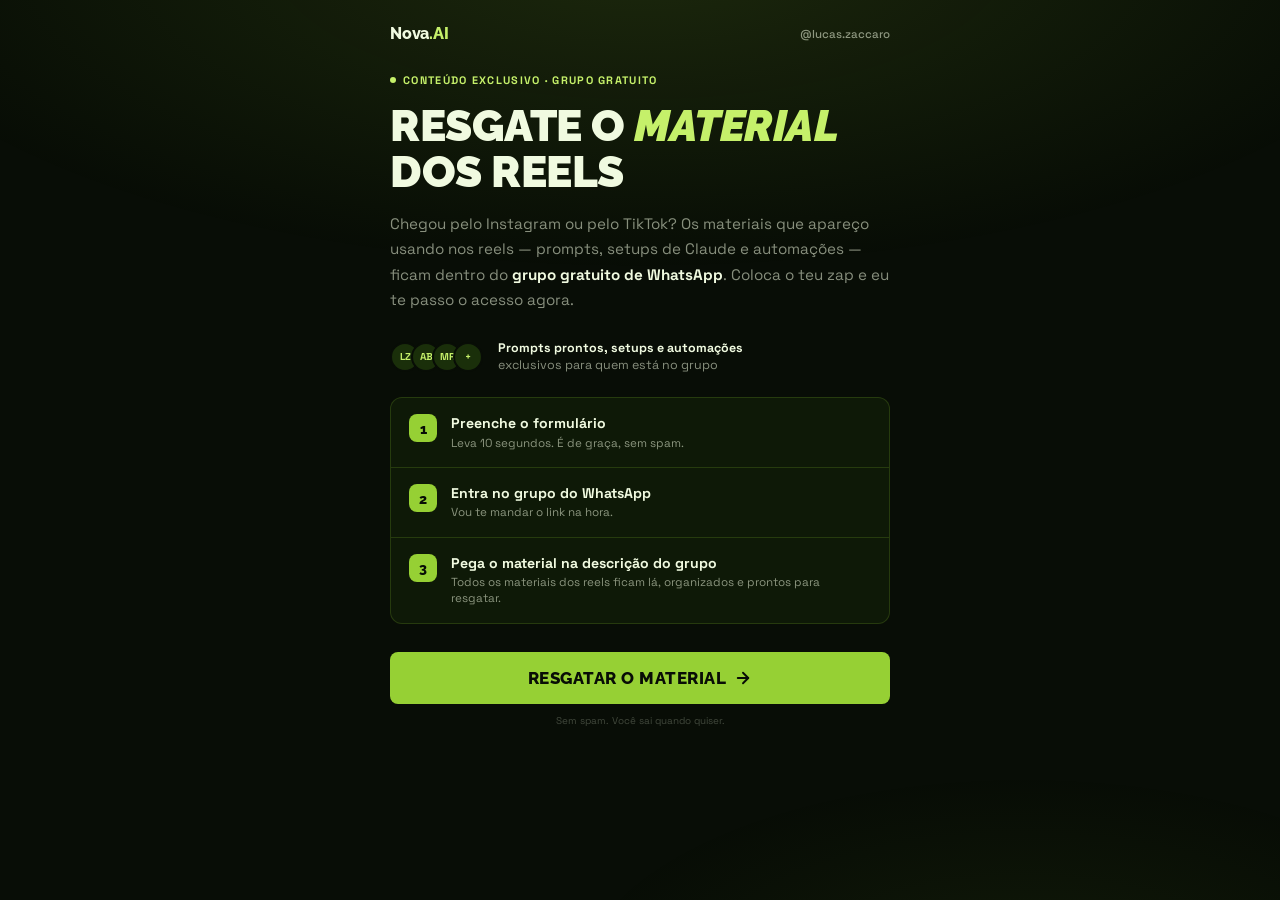
==== commit 93de1265: "feat(grupo): redesign — hero landing + glitch font + fix s5" ====
--- a/grupo/index.html
+++ b/grupo/index.html
@@ -3,18 +3,17 @@
 <head>
   <meta charset="UTF-8">
   <meta name="viewport" content="width=device-width, initial-scale=1.0">
-  <title>Comunidade Nova AI — Entre no Grupo</title>
-  <meta name="description" content="Entre na comunidade gratuita de IA na prática. Prompts, tutoriais e automações que não vão para o feed.">
+  <title>Resgate o Material — Nova AI</title>
+  <meta name="description" content="O material que apareceu no reel fica dentro do grupo gratuito. Coloca o seu zap e eu te passo o link agora.">
   <meta name="author" content="Lucas Zaccaro">
 
-  <!-- OG -->
-  <meta property="og:title" content="Comunidade Nova AI — Grupo WhatsApp Gratuito">
-  <meta property="og:description" content="Conteúdo que não vai para o feed. Prompts prontos, setups de Claude e automações práticas.">
+  <meta property="og:title" content="Resgate o Material — Nova AI">
+  <meta property="og:description" content="Os materiais que aparecem nos reels ficam dentro do grupo gratuito de WhatsApp.">
   <meta property="og:type" content="website">
 
   <link rel="preconnect" href="https://fonts.googleapis.com">
   <link rel="preconnect" href="https://fonts.gstatic.com" crossorigin>
-  <link href="https://fonts.googleapis.com/css2?family=Raleway:wght@700;800;900&family=Space+Grotesk:wght@400;500;600;700&display=swap" rel="stylesheet">
+  <link href="https://fonts.googleapis.com/css2?family=Raleway:ital,wght@0,700;0,800;0,900;1,800;1,900&family=Space+Grotesk:wght@400;500;600;700&display=swap" rel="stylesheet">
 
   <style>
     /* ── RESET ── */
@@ -32,7 +31,6 @@
       --opt-bg: rgba(26,47,10,0.55);
     }
 
-    /* ── BASE ── */
     html { scroll-behavior: smooth; }
     body {
       font-family: 'Space Grotesk', system-ui, sans-serif;
@@ -53,7 +51,7 @@
       pointer-events: none;
     }
 
-    /* ── FUNNEL WRAPPER ── */
+    /* ── FUNNEL ── */
     .funnel {
       position: relative; z-index: 1;
       min-height: 100dvh;
@@ -76,23 +74,22 @@
       to   { opacity: 1; transform: translateY(0); }
     }
 
-    /* ── TOP BAR (q screens + ty) ── */
+    /* ── TOP BAR ── */
     .top-bar {
       display: flex; align-items: center; justify-content: space-between;
-      padding: 24px 0 24px;
+      padding: 24px 0;
     }
     .logo-mark {
       font-family: 'Raleway', sans-serif; font-weight: 800;
       font-size: 1rem; color: var(--white); letter-spacing: -0.2px;
     }
     .logo-mark em { color: var(--lime); font-style: normal; }
+    .s1-handle { font-size: 0.72rem; color: var(--muted); font-weight: 500; }
 
     /* ── STEP BAR ── */
-    .step-bar {
-      display: flex; gap: 6px; flex: none;
-    }
+    .step-bar { display: flex; gap: 6px; flex: none; }
     .step-seg {
-      width: 40px; height: 3px; border-radius: 2px;
+      width: 36px; height: 3px; border-radius: 2px;
       background: var(--border);
       transition: background 0.3s;
     }
@@ -100,36 +97,54 @@
     .step-seg.active { background: var(--lime); }
 
     /* ════════════════════════════════
-       TELA 1 — HERO + FORM
+       EFEITO GLITCH
     ════════════════════════════════ */
-    #s1 { padding-top: 28px; }
-
-    .s1-toprow {
-      display: flex; align-items: center; justify-content: space-between;
-      margin-bottom: 28px;
-    }
-    .s1-handle {
-      font-size: 0.72rem; color: var(--muted); font-weight: 500;
-    }
-
-    /* Illustration */
-    .hero-illo {
-      width: 100%;
-      max-height: 270px;
-      object-fit: cover;
-      object-position: center top;
-      border-radius: 16px;
-      margin-bottom: 24px;
-      display: block;
-      filter: drop-shadow(0 0 32px rgba(149,208,52,0.22));
-    }
-
-    /* Live dot + label */
+    .glitch-word {
+      font-style: italic;
+      color: var(--lime);
+      display: inline-block;
+      position: relative;
+      animation: glitch-pulse 6s ease-in-out infinite;
+    }
+    @keyframes glitch-pulse {
+      0%, 80%, 100% {
+        text-shadow: none;
+        transform: skewX(0);
+      }
+      82% {
+        text-shadow: -3px 0 rgba(197,240,106,0.6), 3px 0 rgba(149,208,52,0.4);
+        transform: skewX(-4deg);
+      }
+      83% {
+        text-shadow: 4px 0 rgba(149,208,52,0.8), -4px 0 rgba(197,240,106,0.5);
+        transform: skewX(3deg);
+        clip-path: inset(20% 0 40% 0);
+      }
+      84% {
+        text-shadow: -2px 0 var(--lime), 2px 0 var(--green);
+        transform: skewX(0);
+        clip-path: inset(0);
+      }
+      85% {
+        text-shadow: 3px 0 rgba(197,240,106,0.4);
+        transform: skewX(-1deg);
+      }
+      87% {
+        text-shadow: none;
+        transform: skewX(0);
+      }
+    }
+
+    /* ════════════════════════════════
+       TELA 0 — HERO / LANDING
+    ════════════════════════════════ */
+    #s0 { padding-top: 0; }
+
     .eyebrow {
       display: inline-flex; align-items: center; gap: 7px;
       font-size: 0.68rem; font-weight: 700; letter-spacing: 1.3px;
       color: var(--lime); text-transform: uppercase;
-      margin-bottom: 10px;
+      margin-bottom: 16px;
     }
     .live-dot {
       width: 6px; height: 6px; border-radius: 50%;
@@ -141,14 +156,70 @@
       50%      { opacity: 0.4; transform: scale(0.65); }
     }
 
-    /* Headline */
-    .s1-headline {
+    .hero-headline {
       font-family: 'Raleway', sans-serif;
-      font-size: clamp(1.75rem, 6.5vw, 2.15rem);
-      font-weight: 900; line-height: 1.1; letter-spacing: -0.5px;
-      margin-bottom: 14px;
-    }
-    .s1-headline em { color: var(--lime); font-style: normal; }
+      font-size: clamp(2rem, 8vw, 2.75rem);
+      font-weight: 900; line-height: 1.05; letter-spacing: -0.5px;
+      margin-bottom: 16px;
+      text-transform: uppercase;
+    }
+
+    .hero-desc {
+      font-size: 0.95rem; color: var(--muted); line-height: 1.65;
+      margin-bottom: 28px;
+    }
+    .hero-desc strong { color: var(--white); }
+
+    /* Steps */
+    .steps {
+      display: flex; flex-direction: column; gap: 0;
+      margin-bottom: 28px;
+    }
+    .step-item {
+      display: flex; align-items: flex-start; gap: 14px;
+      padding: 16px 18px;
+      background: rgba(26,47,10,0.4);
+      border: 1px solid var(--border);
+      border-radius: 0;
+    }
+    .step-item:first-child { border-radius: 12px 12px 0 0; }
+    .step-item + .step-item { border-top: none; border-radius: 0; }
+    .step-item:last-child { border-radius: 0 0 12px 12px; }
+
+    .step-num {
+      width: 28px; height: 28px; border-radius: 8px;
+      background: var(--green);
+      font-family: 'Raleway', sans-serif;
+      font-size: 0.9rem; font-weight: 800; color: var(--ink);
+      display: flex; align-items: center; justify-content: center;
+      flex-shrink: 0;
+    }
+    .step-body { flex: 1; }
+    .step-title {
+      font-size: 0.88rem; font-weight: 700; color: var(--white);
+      margin-bottom: 2px; line-height: 1.3;
+    }
+    .step-sub {
+      font-size: 0.73rem; color: var(--muted); line-height: 1.4;
+    }
+
+    .btn-primary {
+      width: 100%; padding: 16px 20px;
+      background: var(--green); color: var(--ink);
+      font-family: 'Raleway', sans-serif;
+      font-size: 1.05rem; font-weight: 800; letter-spacing: 0.5px;
+      border: none; border-radius: 8px;
+      cursor: pointer; text-decoration: none;
+      display: flex; align-items: center; justify-content: center; gap: 8px;
+      transition: background 0.15s, transform 0.1s;
+    }
+    .btn-primary:hover { background: var(--lime); }
+    .btn-primary:active { transform: scale(0.99); }
+
+    .hero-privacy {
+      font-size: 0.62rem; color: rgba(240,250,224,0.25);
+      text-align: center; margin-top: 10px; line-height: 1.5;
+    }
 
     /* Social proof */
     .social-proof {
@@ -171,18 +242,24 @@
     }
     .sp-text strong { color: var(--white); }
 
-    /* Form box */
+    /* ════════════════════════════════
+       TELA 1 — FORM
+    ════════════════════════════════ */
     .form-box {
       background: rgba(26,47,10,0.4);
       border: 1px solid var(--border);
       border-radius: 14px;
-      padding: 20px 18px;
-    }
-    .form-hint {
-      font-size: 0.73rem; color: var(--muted);
-      text-align: center; margin-bottom: 16px; line-height: 1.4;
-    }
-    .form-hint strong { color: var(--white); }
+      padding: 22px 18px;
+    }
+    .form-title {
+      font-family: 'Raleway', sans-serif;
+      font-size: 1.05rem; font-weight: 800;
+      margin-bottom: 4px;
+    }
+    .form-sub {
+      font-size: 0.76rem; color: var(--muted);
+      margin-bottom: 18px; line-height: 1.4;
+    }
 
     .field { margin-bottom: 12px; }
     .field label {
@@ -208,10 +285,7 @@
       border-color: var(--green);
       box-shadow: 0 0 0 3px rgba(149,208,52,0.1);
     }
-    .field-error {
-      font-size: 0.68rem; color: #ff7070;
-      margin-top: 4px; min-height: 1em;
-    }
+    .field-error { font-size: 0.68rem; color: #ff7070; margin-top: 4px; min-height: 1em; }
 
     .btn-cta {
       width: 100%; padding: 15px 20px;
@@ -278,27 +352,22 @@
       display: flex; align-items: center; justify-content: center;
       flex-shrink: 0;
     }
-
-    .q-opt-text {
-      font-size: 0.88rem; font-weight: 700; color: var(--white); line-height: 1.3;
-    }
-    .q-opt-sub {
-      font-size: 0.7rem; color: var(--muted); margin-top: 2px; line-height: 1.3;
-    }
+    .q-opt-text { font-size: 0.88rem; font-weight: 700; color: var(--white); line-height: 1.3; }
+    .q-opt-sub  { font-size: 0.7rem; color: var(--muted); margin-top: 2px; line-height: 1.3; }
 
     /* ════════════════════════════════
-       TELA 5 — ACESSO LIBERADO
+       TELA 5 — TÁ LIBERADO
     ════════════════════════════════ */
     #s5 { padding-top: 0; }
 
     .ty-wrap { text-align: center; padding: 10px 0 20px; }
 
     .ty-check-circle {
-      width: 74px; height: 74px; border-radius: 50%;
+      width: 68px; height: 68px; border-radius: 50%;
       background: rgba(149,208,52,0.1);
       border: 2px solid var(--green);
       display: flex; align-items: center; justify-content: center;
-      margin: 0 auto 18px;
+      margin: 0 auto 20px;
       animation: popIn 0.45s cubic-bezier(0.175,0.885,0.32,1.275);
     }
     @keyframes popIn {
@@ -306,85 +375,65 @@
       to   { transform: scale(1);   opacity: 1; }
     }
 
-    .ty-tag {
-      display: inline-block;
-      font-size: 0.65rem; font-weight: 800; letter-spacing: 1.8px;
-      color: var(--lime); text-transform: uppercase;
-      margin-bottom: 10px;
-    }
-
     .ty-headline {
       font-family: 'Raleway', sans-serif;
-      font-size: clamp(1.85rem, 7.5vw, 2.5rem);
-      font-weight: 900; line-height: 1.08;
-      letter-spacing: -0.6px; margin-bottom: 14px;
-    }
-    .ty-headline em { color: var(--lime); font-style: normal; }
+      font-size: clamp(2.2rem, 9vw, 3rem);
+      font-weight: 900; line-height: 1.05;
+      letter-spacing: -0.5px;
+      text-transform: uppercase;
+      margin-bottom: 16px;
+    }
 
     .ty-desc {
-      font-size: 0.88rem; color: var(--muted); line-height: 1.65;
-      margin-bottom: 24px; max-width: 400px; margin-left: auto; margin-right: auto;
-    }
-
-    /* What's inside */
-    .ty-card {
-      background: rgba(26,47,10,0.45);
+      font-size: 0.9rem; color: var(--muted); line-height: 1.65;
+      margin-bottom: 28px; max-width: 380px; margin-left: auto; margin-right: auto;
+    }
+    .ty-desc strong { color: var(--white); }
+
+    /* Steps no liberado */
+    .ty-steps {
+      display: flex; flex-direction: column; gap: 0;
+      margin-bottom: 28px; text-align: left;
+    }
+    .ty-step {
+      display: flex; align-items: flex-start; gap: 14px;
+      padding: 16px 18px;
+      background: rgba(26,47,10,0.4);
       border: 1px solid var(--border);
-      border-radius: 12px;
-      padding: 16px 18px;
-      margin-bottom: 24px;
-      text-align: left;
-    }
-    .ty-card-title {
-      font-size: 0.66rem; font-weight: 800; color: var(--lime);
-      text-transform: uppercase; letter-spacing: 1.2px; margin-bottom: 12px;
-    }
-    .ty-item {
-      display: flex; align-items: flex-start; gap: 9px;
-      font-size: 0.85rem; color: var(--white);
-      margin-bottom: 9px; line-height: 1.4;
-    }
-    .ty-item:last-child { margin-bottom: 0; }
-    .ty-check-ico { color: var(--lime); font-size: 0.9rem; flex-shrink: 0; margin-top: 1px; }
-
-    /* CTAs */
+    }
+    .ty-step:first-child { border-radius: 12px 12px 0 0; }
+    .ty-step + .ty-step { border-top: none; }
+    .ty-step:last-child { border-radius: 0 0 12px 12px; }
+    .ty-step-num {
+      width: 28px; height: 28px; border-radius: 8px;
+      background: var(--green);
+      font-family: 'Raleway', sans-serif;
+      font-size: 0.9rem; font-weight: 800; color: var(--ink);
+      display: flex; align-items: center; justify-content: center;
+      flex-shrink: 0;
+    }
+    .ty-step-body { flex: 1; }
+    .ty-step-title { font-size: 0.88rem; font-weight: 700; color: var(--white); margin-bottom: 2px; }
+    .ty-step-sub   { font-size: 0.73rem; color: var(--muted); line-height: 1.4; }
+
     .btn-wa {
       display: flex; align-items: center; justify-content: center; gap: 10px;
       width: 100%; padding: 16px 20px;
       background: #25D366; color: #fff;
       font-family: 'Raleway', sans-serif;
-      font-size: 1rem; font-weight: 800; letter-spacing: 0.3px;
+      font-size: 1.05rem; font-weight: 800; letter-spacing: 0.3px;
       border: none; border-radius: 8px;
       cursor: pointer; text-decoration: none;
       transition: background 0.15s, transform 0.1s;
-      margin-bottom: 11px;
     }
     .btn-wa:hover { background: #1da851; }
     .btn-wa:active { transform: scale(0.99); }
 
-    .btn-outline {
-      display: flex; align-items: center; justify-content: center; gap: 8px;
-      width: 100%; padding: 13px 20px;
-      background: transparent; color: var(--muted);
-      font-family: 'Space Grotesk', sans-serif;
-      font-size: 0.85rem; font-weight: 600;
-      border: 1.5px solid rgba(149,208,52,0.2);
-      border-radius: 8px;
-      cursor: pointer; text-decoration: none;
-      transition: border-color 0.15s, color 0.15s;
-    }
-    .btn-outline:hover { border-color: var(--green); color: var(--white); }
-
-    /* Claude badge */
     .claude-badge {
       display: flex; align-items: center; justify-content: center; gap: 8px;
       margin-top: 28px; padding-top: 20px;
       border-top: 1px solid var(--border);
     }
-    .claude-badge img {
-      width: 22px; height: 22px;
-      object-fit: contain; border-radius: 4px; opacity: 0.6;
-    }
     .claude-badge-txt {
       font-size: 0.65rem; color: rgba(240,250,224,0.28); font-weight: 500;
     }
@@ -394,30 +443,28 @@
 <div class="funnel">
 
   <!-- ══════════════════════════════════
-       TELA 1 — HERO + FORM
+       TELA 0 — HERO LANDING
   ══════════════════════════════════ -->
-  <div class="screen active" id="s1">
-    <div class="s1-toprow">
+  <div class="screen active" id="s0">
+    <div class="top-bar">
       <span class="logo-mark">Nova<em>.AI</em></span>
       <span class="s1-handle">@lucas.zaccaro</span>
     </div>
 
-    <img
-      class="hero-illo"
-      src="/assets/images/modelo5.webp"
-      alt="Nova AI — IA na Prática"
-      loading="eager"
-      onerror="this.style.display='none'"
-    >
-
     <div class="eyebrow">
       <span class="live-dot"></span>
-      Grupo gratuito · Vagas abertas
-    </div>
-
-    <h1 class="s1-headline">
-      Entre na comunidade <em>gratuita</em><br>de IA na prática
+      Conteúdo exclusivo · Grupo gratuito
+    </div>
+
+    <h1 class="hero-headline">
+      Resgate o <span class="glitch-word">material</span><br>dos reels
     </h1>
+
+    <p class="hero-desc">
+      Chegou pelo Instagram ou pelo TikTok? Os materiais que apareço usando nos reels —
+      prompts, setups de Claude e automações — ficam dentro do <strong>grupo gratuito de WhatsApp</strong>.
+      Coloca o teu zap e eu te passo o acesso agora.
+    </p>
 
     <div class="social-proof">
       <div class="sp-avatars">
@@ -427,13 +474,56 @@
         <div class="sp-av">+</div>
       </div>
       <div class="sp-text">
-        <strong>Prompts, setups de Claude e automações</strong><br>
-        que não aparecem no feed
-      </div>
+        <strong>Prompts prontos, setups e automações</strong><br>
+        exclusivos para quem está no grupo
+      </div>
+    </div>
+
+    <div class="steps">
+      <div class="step-item">
+        <div class="step-num">1</div>
+        <div class="step-body">
+          <div class="step-title">Preenche o formulário</div>
+          <div class="step-sub">Leva 10 segundos. É de graça, sem spam.</div>
+        </div>
+      </div>
+      <div class="step-item">
+        <div class="step-num">2</div>
+        <div class="step-body">
+          <div class="step-title">Entra no grupo do WhatsApp</div>
+          <div class="step-sub">Vou te mandar o link na hora.</div>
+        </div>
+      </div>
+      <div class="step-item">
+        <div class="step-num">3</div>
+        <div class="step-body">
+          <div class="step-title">Pega o material na descrição do grupo</div>
+          <div class="step-sub">Todos os materiais dos reels ficam lá, organizados e prontos para resgatar.</div>
+        </div>
+      </div>
+    </div>
+
+    <button class="btn-primary" onclick="showScreen('s1')">
+      RESGATAR O MATERIAL
+      <svg width="18" height="18" viewBox="0 0 24 24" fill="none" stroke="currentColor" stroke-width="2.5" stroke-linecap="round" stroke-linejoin="round">
+        <line x1="5" y1="12" x2="19" y2="12"/>
+        <polyline points="12 5 19 12 12 19"/>
+      </svg>
+    </button>
+    <p class="hero-privacy">Sem spam. Você sai quando quiser.</p>
+  </div>
+
+  <!-- ══════════════════════════════════
+       TELA 1 — FORMULÁRIO
+  ══════════════════════════════════ -->
+  <div class="screen" id="s1">
+    <div class="top-bar">
+      <span class="logo-mark">Nova<em>.AI</em></span>
     </div>
 
     <div class="form-box">
-      <p class="form-hint">Preenche pra entrar &mdash; leva <strong>10 segundos. &Eacute; de gra&ccedil;a.</strong></p>
+      <div class="form-title">Quase lá</div>
+      <p class="form-sub">Preenche os dados pra eu liberar o link do grupo agora.</p>
 
       <div class="field">
         <label for="f-nome">Seu nome</label>
@@ -455,7 +545,7 @@
         <p class="field-error" id="e-wp"></p>
       </div>
 
-      <button class="btn-cta" id="btn-s1" onclick="submitS1()">
+      <button class="btn-cta" onclick="submitS1()">
         ENTRAR NA COMUNIDADE
         <svg width="18" height="18" viewBox="0 0 24 24" fill="none" stroke="currentColor" stroke-width="2.5" stroke-linecap="round" stroke-linejoin="round">
           <line x1="5" y1="12" x2="19" y2="12"/>
@@ -463,7 +553,7 @@
         </svg>
       </button>
 
-      <p class="form-privacy">Sem spam. Seus dados ficam seguros e voc&ecirc; sai quando quiser.</p>
+      <p class="form-privacy">Sem spam. Seus dados ficam seguros e você sai quando quiser.</p>
     </div>
   </div>
 
@@ -480,44 +570,44 @@
       </div>
     </div>
 
-    <p class="q-counter"><strong>3 toques</strong> e o acesso &eacute; seu</p>
-    <h2 class="q-headline">Como voc&ecirc; usa IA hoje?</h2>
+    <p class="q-counter"><strong>3 toques</strong> e o material é seu</p>
+    <h2 class="q-headline">O que você faz?</h2>
 
     <div class="q-options">
-      <div class="q-option" onclick="selectQ(1,'Nunca usei de verdade')">
+      <div class="q-option" onclick="selectQ(1,'Empreendedor ou freelancer')">
+        <div class="q-opt-icon">
+          <svg width="20" height="20" viewBox="0 0 24 24" fill="none" stroke="#96D034" stroke-width="2" stroke-linecap="round" stroke-linejoin="round"><path d="M20.59 13.41l-7.17 7.17a2 2 0 0 1-2.83 0L2 12V2h10l8.59 8.59a2 2 0 0 1 0 2.82z"/><line x1="7" y1="7" x2="7.01" y2="7"/></svg>
+        </div>
+        <div>
+          <div class="q-opt-text">Empreendedor ou freelancer</div>
+          <div class="q-opt-sub">Negócio próprio, consultoria, projetos</div>
+        </div>
+      </div>
+      <div class="q-option" onclick="selectQ(1,'Profissional de empresa')">
+        <div class="q-opt-icon">
+          <svg width="20" height="20" viewBox="0 0 24 24" fill="none" stroke="#96D034" stroke-width="2" stroke-linecap="round" stroke-linejoin="round"><rect x="2" y="3" width="20" height="14" rx="2"/><line x1="8" y1="21" x2="16" y2="21"/><line x1="12" y1="17" x2="12" y2="21"/></svg>
+        </div>
+        <div>
+          <div class="q-opt-text">Profissional de empresa</div>
+          <div class="q-opt-sub">CLT, gestão, finanças, RH, marketing...</div>
+        </div>
+      </div>
+      <div class="q-option" onclick="selectQ(1,'Criador de conteúdo')">
+        <div class="q-opt-icon">
+          <svg width="20" height="20" viewBox="0 0 24 24" fill="none" stroke="#96D034" stroke-width="2" stroke-linecap="round" stroke-linejoin="round"><path d="M15 10l4.553-2.069A1 1 0 0 1 21 8.845v6.309a1 1 0 0 1-1.447.894L15 14M3 8a2 2 0 0 1 2-2h10a2 2 0 0 1 2 2v8a2 2 0 0 1-2 2H5a2 2 0 0 1-2-2V8z"/></svg>
+        </div>
+        <div>
+          <div class="q-opt-text">Criador de conteúdo</div>
+          <div class="q-opt-sub">Instagram, TikTok, YouTube, podcasts</div>
+        </div>
+      </div>
+      <div class="q-option" onclick="selectQ(1,'Outro')">
         <div class="q-opt-icon">
           <svg width="20" height="20" viewBox="0 0 24 24" fill="none" stroke="#96D034" stroke-width="2" stroke-linecap="round" stroke-linejoin="round"><circle cx="12" cy="12" r="10"/><line x1="12" y1="8" x2="12" y2="12"/><line x1="12" y1="16" x2="12.01" y2="16"/></svg>
         </div>
         <div>
-          <div class="q-opt-text">Nunca usei de verdade</div>
-          <div class="q-opt-sub">Tenho curiosidade mas ainda n&atilde;o comecei</div>
-        </div>
-      </div>
-      <div class="q-option" onclick="selectQ(1,'Uso às vezes, no básico')">
-        <div class="q-opt-icon">
-          <svg width="20" height="20" viewBox="0 0 24 24" fill="none" stroke="#96D034" stroke-width="2" stroke-linecap="round" stroke-linejoin="round"><path d="M12 20h9"/><path d="M16.5 3.5a2.121 2.121 0 0 1 3 3L7 19l-4 1 1-4L16.5 3.5z"/></svg>
-        </div>
-        <div>
-          <div class="q-opt-text">Uso &agrave;s vezes, no b&aacute;sico</div>
-          <div class="q-opt-sub">Pergunto coisas simples, redijo textos</div>
-        </div>
-      </div>
-      <div class="q-option" onclick="selectQ(1,'Uso todo dia, quero avançar')">
-        <div class="q-opt-icon">
-          <svg width="20" height="20" viewBox="0 0 24 24" fill="none" stroke="#96D034" stroke-width="2" stroke-linecap="round" stroke-linejoin="round"><polygon points="13 2 3 14 12 14 11 22 21 10 12 10 13 2"/></svg>
-        </div>
-        <div>
-          <div class="q-opt-text">Uso todo dia, quero avan&ccedil;ar</div>
-          <div class="q-opt-sub">J&aacute; &eacute; rotina, mas quero ir mais fundo</div>
-        </div>
-      </div>
-      <div class="q-option" onclick="selectQ(1,'Já crio automações e fluxos')">
-        <div class="q-opt-icon">
-          <svg width="20" height="20" viewBox="0 0 24 24" fill="none" stroke="#96D034" stroke-width="2" stroke-linecap="round" stroke-linejoin="round"><polyline points="22 12 18 12 15 21 9 3 6 12 2 12"/></svg>
-        </div>
-        <div>
-          <div class="q-opt-text">J&aacute; crio automa&ccedil;&otilde;es e fluxos</div>
-          <div class="q-opt-sub">Agentes, APIs, Claude Projects...</div>
+          <div class="q-opt-text">Outro</div>
+          <div class="q-opt-sub">Estudante, em transição, por fora</div>
         </div>
       </div>
     </div>
@@ -536,44 +626,44 @@
       </div>
     </div>
 
-    <p class="q-counter"><strong>2 toques</strong> e o acesso &eacute; seu</p>
-    <h2 class="q-headline">O que voc&ecirc; quer fazer com IA?</h2>
+    <p class="q-counter"><strong>2 toques</strong> e o material é seu</p>
+    <h2 class="q-headline">Como você usa IA hoje?</h2>
 
     <div class="q-options">
-      <div class="q-option" onclick="selectQ(2,'Economizar tempo no trabalho')">
-        <div class="q-opt-icon">
-          <svg width="20" height="20" viewBox="0 0 24 24" fill="none" stroke="#96D034" stroke-width="2" stroke-linecap="round" stroke-linejoin="round"><circle cx="12" cy="12" r="10"/><polyline points="12 6 12 12 16 14"/></svg>
-        </div>
-        <div>
-          <div class="q-opt-text">Economizar tempo no trabalho</div>
-          <div class="q-opt-sub">Relat&oacute;rios, e-mails, an&aacute;lises mais r&aacute;pido</div>
-        </div>
-      </div>
-      <div class="q-option" onclick="selectQ(2,'Criar ferramentas e sites')">
+      <div class="q-option" onclick="selectQ(2,'Nunca usei de verdade')">
+        <div class="q-opt-icon">
+          <svg width="20" height="20" viewBox="0 0 24 24" fill="none" stroke="#96D034" stroke-width="2" stroke-linecap="round" stroke-linejoin="round"><circle cx="12" cy="12" r="10"/><line x1="12" y1="8" x2="12" y2="12"/><line x1="12" y1="16" x2="12.01" y2="16"/></svg>
+        </div>
+        <div>
+          <div class="q-opt-text">Nunca usei de verdade</div>
+          <div class="q-opt-sub">Tenho curiosidade mas ainda não comecei</div>
+        </div>
+      </div>
+      <div class="q-option" onclick="selectQ(2,'Uso às vezes, no básico')">
+        <div class="q-opt-icon">
+          <svg width="20" height="20" viewBox="0 0 24 24" fill="none" stroke="#96D034" stroke-width="2" stroke-linecap="round" stroke-linejoin="round"><path d="M12 20h9"/><path d="M16.5 3.5a2.121 2.121 0 0 1 3 3L7 19l-4 1 1-4L16.5 3.5z"/></svg>
+        </div>
+        <div>
+          <div class="q-opt-text">Uso às vezes, no básico</div>
+          <div class="q-opt-sub">ChatGPT pra escrever texto, responder coisas</div>
+        </div>
+      </div>
+      <div class="q-option" onclick="selectQ(2,'Uso todo dia, quero avançar')">
+        <div class="q-opt-icon">
+          <svg width="20" height="20" viewBox="0 0 24 24" fill="none" stroke="#96D034" stroke-width="2" stroke-linecap="round" stroke-linejoin="round"><polyline points="22 12 18 12 15 21 9 3 6 12 2 12"/></svg>
+        </div>
+        <div>
+          <div class="q-opt-text">Uso todo dia, quero avançar</div>
+          <div class="q-opt-sub">Já faz parte da minha rotina</div>
+        </div>
+      </div>
+      <div class="q-option" onclick="selectQ(2,'Já mexo com Claude Code / automações')">
         <div class="q-opt-icon">
           <svg width="20" height="20" viewBox="0 0 24 24" fill="none" stroke="#96D034" stroke-width="2" stroke-linecap="round" stroke-linejoin="round"><polyline points="16 18 22 12 16 6"/><polyline points="8 6 2 12 8 18"/></svg>
         </div>
         <div>
-          <div class="q-opt-text">Criar ferramentas e sites</div>
-          <div class="q-opt-sub">Sem precisar ser programador</div>
-        </div>
-      </div>
-      <div class="q-option" onclick="selectQ(2,'Crescer nas redes sociais')">
-        <div class="q-opt-icon">
-          <svg width="20" height="20" viewBox="0 0 24 24" fill="none" stroke="#96D034" stroke-width="2" stroke-linecap="round" stroke-linejoin="round"><path d="M18 20V10"/><path d="M12 20V4"/><path d="M6 20v-6"/></svg>
-        </div>
-        <div>
-          <div class="q-opt-text">Crescer nas redes sociais</div>
-          <div class="q-opt-sub">Conte&uacute;do, roteiros, carross&eacute;is com IA</div>
-        </div>
-      </div>
-      <div class="q-option" onclick="selectQ(2,'Empreender ou lançar produtos')">
-        <div class="q-opt-icon">
-          <svg width="20" height="20" viewBox="0 0 24 24" fill="none" stroke="#96D034" stroke-width="2" stroke-linecap="round" stroke-linejoin="round"><path d="M12 2L2 7l10 5 10-5-10-5z"/><path d="M2 17l10 5 10-5"/><path d="M2 12l10 5 10-5"/></svg>
-        </div>
-        <div>
-          <div class="q-opt-text">Empreender ou lan&ccedil;ar produtos</div>
-          <div class="q-opt-sub">Usar IA pra validar, criar e vender</div>
+          <div class="q-opt-text">Já mexo com Claude Code / automações</div>
+          <div class="q-opt-sub">Quero ir além, criar e automatizar</div>
         </div>
       </div>
     </div>
@@ -592,51 +682,51 @@
       </div>
     </div>
 
-    <p class="q-counter"><strong>1 toque</strong> e o acesso &eacute; seu</p>
-    <h2 class="q-headline">Qual &eacute; o seu perfil?</h2>
+    <p class="q-counter"><strong>1 toque</strong> e o material é seu</p>
+    <h2 class="q-headline">Qual é o seu maior objetivo com IA?</h2>
 
     <div class="q-options">
-      <div class="q-option" onclick="selectQ(3,'Profissional de escritório')">
-        <div class="q-opt-icon">
-          <svg width="20" height="20" viewBox="0 0 24 24" fill="none" stroke="#96D034" stroke-width="2" stroke-linecap="round" stroke-linejoin="round"><rect x="2" y="3" width="20" height="14" rx="2"/><line x1="8" y1="21" x2="16" y2="21"/><line x1="12" y1="17" x2="12" y2="21"/></svg>
-        </div>
-        <div>
-          <div class="q-opt-text">Profissional de escrit&oacute;rio</div>
-          <div class="q-opt-sub">Empresa, gest&atilde;o, finan&ccedil;as, RH, marketing...</div>
-        </div>
-      </div>
-      <div class="q-option" onclick="selectQ(3,'Empreendedor ou freelancer')">
-        <div class="q-opt-icon">
-          <svg width="20" height="20" viewBox="0 0 24 24" fill="none" stroke="#96D034" stroke-width="2" stroke-linecap="round" stroke-linejoin="round"><path d="M20.59 13.41l-7.17 7.17a2 2 0 0 1-2.83 0L2 12V2h10l8.59 8.59a2 2 0 0 1 0 2.82z"/><line x1="7" y1="7" x2="7.01" y2="7"/></svg>
-        </div>
-        <div>
-          <div class="q-opt-text">Empreendedor ou freelancer</div>
-          <div class="q-opt-sub">Neg&oacute;cio pr&oacute;prio, consultoria, projetos</div>
-        </div>
-      </div>
-      <div class="q-option" onclick="selectQ(3,'Criador de conteúdo')">
-        <div class="q-opt-icon">
-          <svg width="20" height="20" viewBox="0 0 24 24" fill="none" stroke="#96D034" stroke-width="2" stroke-linecap="round" stroke-linejoin="round"><path d="M15 10l4.553-2.069A1 1 0 0 1 21 8.845v6.309a1 1 0 0 1-1.447.894L15 14M3 8a2 2 0 0 1 2-2h10a2 2 0 0 1 2 2v8a2 2 0 0 1-2 2H5a2 2 0 0 1-2-2V8z"/></svg>
-        </div>
-        <div>
-          <div class="q-opt-text">Criador de conte&uacute;do</div>
-          <div class="q-opt-sub">Instagram, TikTok, YouTube, podcasts</div>
-        </div>
-      </div>
-      <div class="q-option" onclick="selectQ(3,'Estudante ou em transição')">
-        <div class="q-opt-icon">
-          <svg width="20" height="20" viewBox="0 0 24 24" fill="none" stroke="#96D034" stroke-width="2" stroke-linecap="round" stroke-linejoin="round"><path d="M22 10v6M2 10l10-5 10 5-10 5z"/><path d="M6 12v5c3 3 9 3 12 0v-5"/></svg>
-        </div>
-        <div>
-          <div class="q-opt-text">Estudante ou em transi&ccedil;&atilde;o</div>
-          <div class="q-opt-sub">Aprendendo, mudando de &aacute;rea</div>
+      <div class="q-option" onclick="selectQ(3,'Economizar tempo no trabalho')">
+        <div class="q-opt-icon">
+          <svg width="20" height="20" viewBox="0 0 24 24" fill="none" stroke="#96D034" stroke-width="2" stroke-linecap="round" stroke-linejoin="round"><circle cx="12" cy="12" r="10"/><polyline points="12 6 12 12 16 14"/></svg>
+        </div>
+        <div>
+          <div class="q-opt-text">Economizar tempo no trabalho</div>
+          <div class="q-opt-sub">Automatizar tarefas repetitivas</div>
+        </div>
+      </div>
+      <div class="q-option" onclick="selectQ(3,'Criar coisas que não consigo hoje')">
+        <div class="q-opt-icon">
+          <svg width="20" height="20" viewBox="0 0 24 24" fill="none" stroke="#96D034" stroke-width="2" stroke-linecap="round" stroke-linejoin="round"><polygon points="12 2 15.09 8.26 22 9.27 17 14.14 18.18 21.02 12 17.77 5.82 21.02 7 14.14 2 9.27 8.91 8.26 12 2"/></svg>
+        </div>
+        <div>
+          <div class="q-opt-text">Criar coisas que não consigo hoje</div>
+          <div class="q-opt-sub">Sites, ferramentas, conteúdo, automações</div>
+        </div>
+      </div>
+      <div class="q-option" onclick="selectQ(3,'Usar IA no meu negócio')">
+        <div class="q-opt-icon">
+          <svg width="20" height="20" viewBox="0 0 24 24" fill="none" stroke="#96D034" stroke-width="2" stroke-linecap="round" stroke-linejoin="round"><line x1="12" y1="20" x2="12" y2="10"/><line x1="18" y1="20" x2="18" y2="4"/><line x1="6" y1="20" x2="6" y2="16"/></svg>
+        </div>
+        <div>
+          <div class="q-opt-text">Usar IA no meu negócio</div>
+          <div class="q-opt-sub">Vender mais, atender melhor, escalar</div>
+        </div>
+      </div>
+      <div class="q-option" onclick="selectQ(3,'Entender o que todo mundo está falando')">
+        <div class="q-opt-icon">
+          <svg width="20" height="20" viewBox="0 0 24 24" fill="none" stroke="#96D034" stroke-width="2" stroke-linecap="round" stroke-linejoin="round"><path d="M21 15a2 2 0 0 1-2 2H7l-4 4V5a2 2 0 0 1 2-2h14a2 2 0 0 1 2 2z"/></svg>
+        </div>
+        <div>
+          <div class="q-opt-text">Entender o que todo mundo está falando</div>
+          <div class="q-opt-sub">Não ficar para trás nessa revolução</div>
         </div>
       </div>
     </div>
   </div>
 
   <!-- ══════════════════════════════════
-       TELA 5 — ACESSO LIBERADO
+       TELA 5 — TÁ LIBERADO
   ══════════════════════════════════ -->
   <div class="screen" id="s5">
     <div class="top-bar">
@@ -645,64 +735,51 @@
 
     <div class="ty-wrap">
       <div class="ty-check-circle">
-        <svg width="32" height="32" viewBox="0 0 24 24" fill="none" stroke="#96D034" stroke-width="2.5" stroke-linecap="round" stroke-linejoin="round">
+        <svg width="30" height="30" viewBox="0 0 24 24" fill="none" stroke="#96D034" stroke-width="2.5" stroke-linecap="round" stroke-linejoin="round">
           <polyline points="20 6 9 17 4 12"/>
         </svg>
       </div>
 
-      <div class="ty-tag">&#10003; Acesso liberado</div>
-
       <h2 class="ty-headline">
-        Bem-vindo &agrave;<br>comunidade <em>Nova AI</em>
+        Tá <span class="glitch-word">liberado!</span>
       </h2>
 
       <p class="ty-desc">
-        O grupo tem conte&uacute;do que n&atilde;o vai para o feed: prompts prontos, setups de Claude e tutoriais pr&aacute;ticos. Clica no bot&atilde;o e j&aacute; entra.
+        O material não fica mais espalhado por vídeo — agora <strong>tá tudo num lugar só</strong>.
+        Faz esses 2 passos que leva 1 minuto.
       </p>
 
-      <div class="ty-card">
-        <div class="ty-card-title">O que te espera no grupo</div>
-        <div class="ty-item">
-          <span class="ty-check-ico">&#10003;</span>
-          Prompts prontos pra usar no Claude hoje
-        </div>
-        <div class="ty-item">
-          <span class="ty-check-ico">&#10003;</span>
-          Ferramentas e automa&ccedil;&otilde;es criadas sem programar
-        </div>
-        <div class="ty-item">
-          <span class="ty-check-ico">&#10003;</span>
-          Tutoriais exclusivos antes de irem pro feed
-        </div>
-        <div class="ty-item">
-          <span class="ty-check-ico">&#10003;</span>
-          Comunidade ativa de pessoas aprendendo IA na pr&aacute;tica
-        </div>
-      </div>
-
-      
+      <div class="ty-steps">
+        <div class="ty-step">
+          <div class="ty-step-num">1</div>
+          <div class="ty-step-body">
+            <div class="ty-step-title">Entra no grupo do WhatsApp</div>
+            <div class="ty-step-sub">É de graça, sem spam. Conteúdo prático de IA direto no teu zap.</div>
+          </div>
+        </div>
+        <div class="ty-step">
+          <div class="ty-step-num">2</div>
+          <div class="ty-step-body">
+            <div class="ty-step-title">Pega o material na descrição do grupo</div>
+            <div class="ty-step-sub">Todos os materiais dos reels ficam lá, organizados. É só escolher e resgatar.</div>
+          </div>
+        </div>
+      </div>
+
+      <a
         class="btn-wa"
-        href="https://chat.whatsapp.com/F5000nSwSezL2sIER5dEtN?s=cl&amp;p=i&amp;mlu=3"
-        target="_blank" rel="noopener noreferrer"
+        href="https://chat.whatsapp.com/F5000nSwSezL2sIER5dEtN"
+        target="_blank"
+        rel="noopener noreferrer"
       >
         <svg width="22" height="22" viewBox="0 0 24 24" fill="white">
           <path d="M17.472 14.382c-.297-.149-1.758-.867-2.03-.967-.273-.099-.471-.148-.67.15-.197.297-.767.966-.94 1.164-.173.199-.347.223-.644.075-.297-.15-1.255-.463-2.39-1.475-.883-.788-1.48-1.761-1.653-2.059-.173-.297-.018-.458.13-.606.134-.133.298-.347.446-.52.149-.174.198-.298.298-.497.099-.198.05-.371-.025-.52-.075-.149-.669-1.612-.916-2.207-.242-.579-.487-.5-.669-.51-.173-.008-.371-.01-.57-.01-.198 0-.52.074-.792.372-.272.297-1.04 1.016-1.04 2.479 0 1.462 1.039 2.878 1.188 3.077.15.198 2.042 3.116 4.95 4.378.692.302 1.233.482 1.655.618.697.221 1.33.19 1.83.115.558-.083 1.758-.718 2.006-1.412.247-.695.247-1.29.172-1.412-.074-.121-.272-.196-.57-.345zM12.067.012c-6.626 0-12 5.373-12 12 0 2.112.548 4.17 1.594 5.98L0 24l6.19-1.625c1.763.96 3.746 1.465 5.763 1.467h.005c6.623 0 12-5.373 12-12 0-3.2-1.244-6.208-3.504-8.469C18.19 1.256 15.185.012 12.067.012z"/>
         </svg>
-        ENTRAR NO GRUPO DO WHATSAPP
+        ENTRAR NO GRUPO
       </a>
 
-      <a class="btn-outline" href="https://revolucao.school" target="_blank" rel="noopener noreferrer">
-        <svg width="16" height="16" viewBox="0 0 24 24" fill="none" stroke="currentColor" stroke-width="2" stroke-linecap="round" stroke-linejoin="round"><path d="M4 19.5A2.5 2.5 0 0 1 6.5 17H20"/><path d="M6.5 2H20v20H6.5A2.5 2.5 0 0 1 4 19.5v-15A2.5 2.5 0 0 1 6.5 2z"/></svg>
-        Acessar o Start.ai gratuitamente
-      </a>
-
       <div class="claude-badge">
-        <img
-          src="/assets/images/claudecode.webp"
-          alt="Claude"
-          onerror="this.style.display='none'"
-        >
-        <span class="claude-badge-txt">Powered by Claude &middot; Criado com IA, do jeito Nova AI</span>
+        <span class="claude-badge-txt">Criado com IA, do jeito Nova AI &middot; @lucas.zaccaro</span>
       </div>
     </div>
   </div>
@@ -767,7 +844,6 @@
   function selectQ(q, answer) {
     lead['q' + q] = answer;
 
-    /* Visual highlight */
     event.currentTarget.classList.add('selected');
 
     setTimeout(function() {
@@ -802,7 +878,6 @@
       });
     } catch(e) {
       console.warn('Supabase:', e.message);
-      // Fail silently — WhatsApp CTA ainda funciona
     }
   }
 
